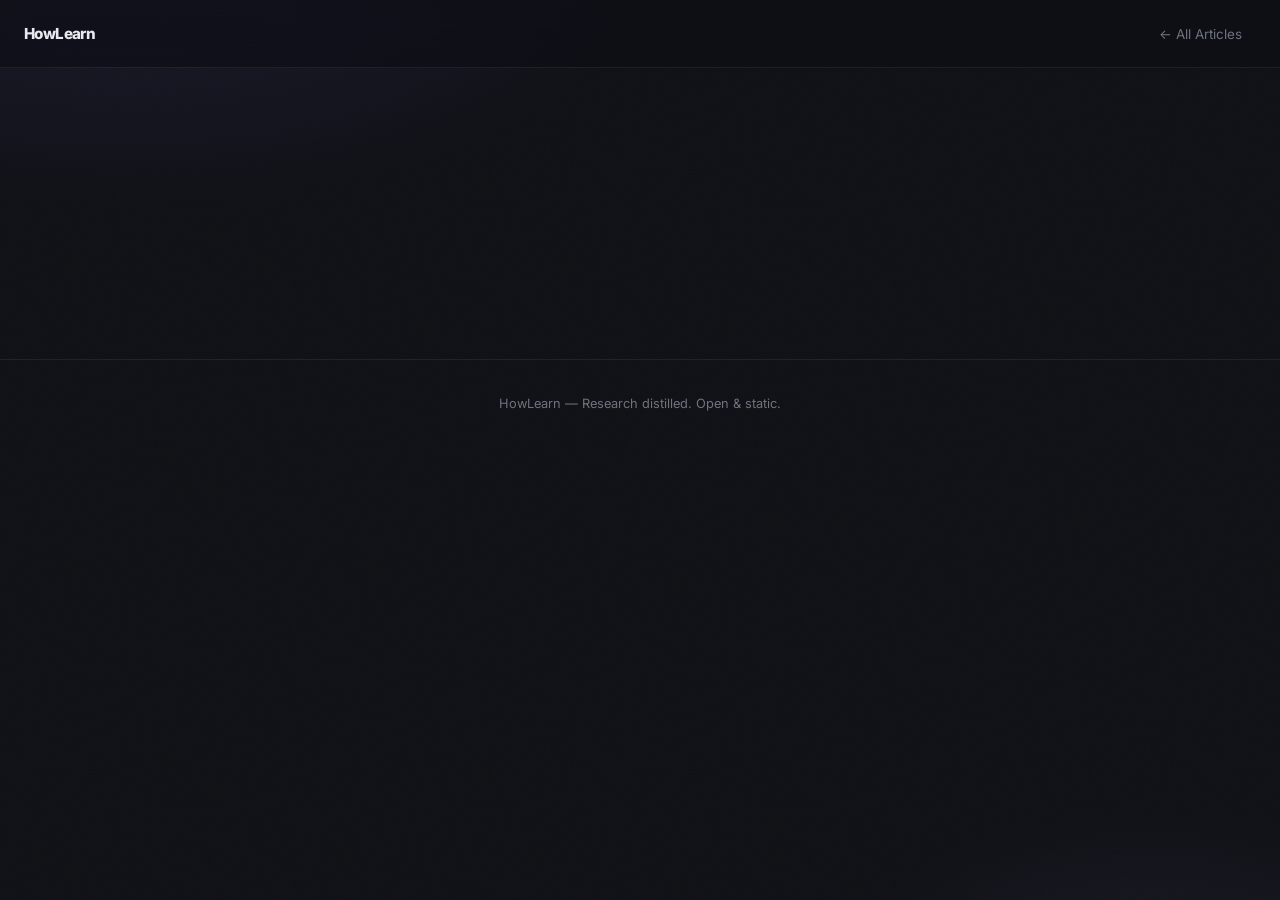
==== post.html @ 99aaf13b "Adding md capabilities" ====
<!DOCTYPE html>
<html lang="en">
<head>
  <meta charset="UTF-8" />
  <meta name="viewport" content="width=device-width, initial-scale=1.0" />
  <!-- Titles/meta injected by post.js -->
  <title>HowLearn</title>
  <meta name="description" content="" id="meta-desc" />
  <link rel="preconnect" href="https://fonts.googleapis.com" />
  <link rel="preconnect" href="https://fonts.gstatic.com" crossorigin />
  <link href="https://fonts.googleapis.com/css2?family=Inter:wght@400;500;600;700;800&family=Source+Serif+4:ital,wght@0,400;0,500;0,600;1,400;1,500&display=swap" rel="stylesheet" />
  <link rel="stylesheet" href="styles.css" />
</head>
<body>
  <div id="progress-bar"></div>

  <header class="site-header">
    <div class="site-header__inner">
      <a class="brand" href="index.html">HowLearn</a>
      <nav class="top-nav">
        <a href="index.html">← All Articles</a>
      </nav>
    </div>
  </header>

  <main class="page-shell">
    <a class="back-link reveal" href="index.html">
      <svg width="14" height="14" viewBox="0 0 14 14" fill="none" stroke="currentColor" stroke-width="2" stroke-linecap="round" stroke-linejoin="round">
        <path d="M9 11L5 7l4-4"/>
      </svg>
      All Articles
    </a>

    <!-- Hero injected by post.js -->
    <div id="post-hero"></div>

    <div class="post-layout">
      <!-- Article body (left column) -->
      <div id="article-body" class="article-body reveal">
        <div class="loading-state">
          <div class="spinner"></div>
          <span>Loading article…</span>
        </div>
      </div>

      <!-- Sidebar (right column) -->
      <aside class="sidebar" id="sidebar">
        <div class="sidebar-panel" id="toc-panel" style="display:none">
          <p class="panel-label">On this page</p>
          <nav class="toc" id="toc"></nav>
        </div>
        <div class="sidebar-panel" id="highlights-panel" style="display:none">
          <p class="panel-label">Highlights</p>
          <div class="highlights-list" id="highlights-list"></div>
        </div>
      </aside>
    </div>
  </main>

  <footer class="site-footer">
    <span>HowLearn — Research distilled. Open & static.</span>
  </footer>

  <script src="post.js"></script>
</body>
</html>
---- styles.css ----
/* ─────────────────────────────────────────────────────────────
   DESIGN TOKENS
───────────────────────────────────────────────────────────── */
:root {
  --bg:             #0e0f14;
  --bg-raised:      #13141b;
  --bg-card:        rgba(255,255,255,0.045);
  --bg-card-hover:  rgba(255,255,255,0.072);
  --surface:        rgba(255,255,255,0.06);
  --surface-strong: rgba(255,255,255,0.09);

  --text:           #e8e9ef;
  --text-muted:     #6e737f;
  --text-subtle:    #9197a3;

  --accent:         #7c6aff;       /* indigo-violet */
  --accent-b:       #a78bfa;       /* lighter violet */
  --accent-glow:    rgba(124, 106, 255, 0.22);
  --accent-soft:    rgba(124, 106, 255, 0.10);
  --accent-softer:  rgba(124, 106, 255, 0.05);

  --key-color:      #f0c060;       /* warm amber – "key line" highlight */
  --key-soft:       rgba(240, 192, 96, 0.08);
  --key-border:     rgba(240, 192, 96, 0.22);

  --quote-color:    #7c6aff;
  --quote-soft:     rgba(124,106,255,0.07);
  --quote-border:   rgba(124,106,255,0.18);

  --border:         rgba(255,255,255,0.07);
  --border-strong:  rgba(255,255,255,0.12);

  --shadow-sm:   0 2px 8px  rgba(0,0,0,0.35);
  --shadow-md:   0 8px 32px rgba(0,0,0,0.45);
  --shadow-lg:   0 20px 60px rgba(0,0,0,0.55);

  --radius-sm:  10px;
  --radius-md:  16px;
  --radius-lg:  24px;
  --radius-xl:  32px;

  --font-sans:  "Inter", system-ui, sans-serif;
  --font-serif: "Source Serif 4", Georgia, serif;

  --content-w: 720px;
  --side-w:    300px;

  --ease-out:   cubic-bezier(0.22, 1, 0.36, 1);
  --ease-spring:cubic-bezier(0.34, 1.56, 0.64, 1);
}

/* ─────────────────────────────────────────────────────────────
   RESET + BASE
───────────────────────────────────────────────────────────── */
*, *::before, *::after { box-sizing: border-box; margin: 0; padding: 0; }

html { scroll-behavior: smooth; }

body {
  background: var(--bg);
  color: var(--text);
  font-family: var(--font-serif);
  line-height: 1.8;
  -webkit-font-smoothing: antialiased;
  text-rendering: optimizeLegibility;
  min-height: 100vh;
  /* subtle grain texture via svg */
  background-image:
    url("data:image/svg+xml,%3Csvg xmlns='http://www.w3.org/2000/svg' width='300' height='300'%3E%3Cfilter id='n'%3E%3CfeTurbulence type='fractalNoise' baseFrequency='0.75' numOctaves='4' stitchTiles='stitch'/%3E%3C/filter%3E%3Crect width='300' height='300' filter='url(%23n)' opacity='0.028'/%3E%3C/svg%3E"),
    radial-gradient(ellipse 80% 60% at 10% -10%, rgba(124,106,255,0.12) 0%, transparent 55%),
    radial-gradient(ellipse 50% 40% at 90% 110%, rgba(167,139,250,0.08) 0%, transparent 50%);
  background-attachment: fixed;
}

::selection { background: rgba(124,106,255,0.28); color: #fff; }

a { color: inherit; text-decoration: none; }

/* ─────────────────────────────────────────────────────────────
   READING PROGRESS BAR
───────────────────────────────────────────────────────────── */
#progress-bar {
  position: fixed;
  top: 0; left: 0;
  height: 2px;
  width: 0%;
  background: linear-gradient(90deg, var(--accent), var(--accent-b), #e879f9);
  z-index: 9999;
  transition: width 80ms linear;
  box-shadow: 0 0 12px var(--accent-glow);
}

/* ─────────────────────────────────────────────────────────────
   SITE HEADER
───────────────────────────────────────────────────────────── */
.site-header {
  position: sticky;
  top: 0;
  z-index: 900;
  backdrop-filter: blur(20px) saturate(1.6);
  -webkit-backdrop-filter: blur(20px) saturate(1.6);
  background: rgba(14,15,20,0.75);
  border-bottom: 1px solid var(--border);
}

.site-header__inner {
  max-width: 1280px;
  margin: 0 auto;
  padding: 0.9rem 1.5rem;
  display: flex;
  align-items: center;
  justify-content: space-between;
}

.brand {
  font-family: var(--font-sans);
  font-weight: 800;
  font-size: 0.95rem;
  letter-spacing: -0.04em;
  color: var(--text);
  transition: color 200ms;
}

.brand:hover { color: var(--accent-b); }

.top-nav {
  display: flex;
  align-items: center;
  gap: 0.25rem;
}

.top-nav a {
  font-family: var(--font-sans);
  font-size: 0.84rem;
  color: var(--text-muted);
  padding: 0.45rem 0.85rem;
  border-radius: 999px;
  transition: color 200ms, background 200ms;
}

.top-nav a:hover {
  color: var(--text);
  background: var(--surface);
}

/* ─────────────────────────────────────────────────────────────
   PAGE SHELL
───────────────────────────────────────────────────────────── */
.page-shell {
  max-width: 1280px;
  margin: 0 auto;
  padding: 0 1.5rem 6rem;
}

/* ─────────────────────────────────────────────────────────────
   INDEX PAGE HERO
───────────────────────────────────────────────────────────── */
.index-hero {
  padding: 5rem 0 3.5rem;
  max-width: 640px;
}

.eyebrow {
  display: inline-flex;
  align-items: center;
  gap: 0.45rem;
  font-family: var(--font-sans);
  font-size: 0.72rem;
  font-weight: 700;
  letter-spacing: 0.14em;
  text-transform: uppercase;
  color: var(--accent);
  margin-bottom: 1.1rem;
}

.eyebrow::before {
  content: "";
  display: block;
  width: 18px;
  height: 2px;
  background: var(--accent);
  border-radius: 2px;
}

.index-hero h1 {
  font-family: var(--font-sans);
  font-size: clamp(2.6rem, 6vw, 4.2rem);
  font-weight: 800;
  line-height: 1;
  letter-spacing: -0.055em;
  color: var(--text);
  margin-bottom: 1.1rem;
}

.index-hero h1 em {
  font-style: normal;
  background: linear-gradient(135deg, var(--accent), var(--accent-b));
  -webkit-background-clip: text;
  background-clip: text;
  -webkit-text-fill-color: transparent;
}

.index-hero p {
  font-size: 1.12rem;
  color: var(--text-subtle);
  max-width: 500px;
  line-height: 1.7;
}

/* ─────────────────────────────────────────────────────────────
   ARTICLE CARD GRID
───────────────────────────────────────────────────────────── */
.articles-section {
  margin-top: 1rem;
}

.articles-label {
  font-family: var(--font-sans);
  font-size: 0.78rem;
  font-weight: 700;
  letter-spacing: 0.12em;
  text-transform: uppercase;
  color: var(--text-muted);
  margin-bottom: 1.5rem;
  padding-bottom: 0.75rem;
  border-bottom: 1px solid var(--border);
}

.articles-grid {
  display: grid;
  grid-template-columns: repeat(auto-fill, minmax(320px, 1fr));
  gap: 1.25rem;
}

.article-card {
  background: var(--bg-card);
  border: 1px solid var(--border);
  border-radius: var(--radius-lg);
  padding: 1.75rem;
  cursor: pointer;
  transition: background 250ms var(--ease-out),
              border-color 250ms var(--ease-out),
              transform 300ms var(--ease-spring),
              box-shadow 300ms var(--ease-out);
  text-decoration: none;
  display: block;
  position: relative;
  overflow: hidden;
}

.article-card::before {
  content: "";
  position: absolute;
  inset: 0;
  background: radial-gradient(circle at var(--mx,50%) var(--my,50%), var(--accent-soft), transparent 65%);
  opacity: 0;
  transition: opacity 400ms ease;
  pointer-events: none;
}

.article-card:hover {
  background: var(--bg-card-hover);
  border-color: var(--border-strong);
  transform: translateY(-4px);
  box-shadow: var(--shadow-lg), 0 0 0 1px var(--border-strong);
}

.article-card:hover::before { opacity: 1; }

.card-num {
  font-family: var(--font-sans);
  font-size: 0.72rem;
  font-weight: 700;
  letter-spacing: 0.1em;
  text-transform: uppercase;
  color: var(--accent);
  margin-bottom: 0.9rem;
}

.card-title {
  font-family: var(--font-sans);
  font-size: 1.3rem;
  font-weight: 700;
  letter-spacing: -0.035em;
  line-height: 1.2;
  color: var(--text);
  margin-bottom: 0.6rem;
}

.card-subtitle {
  font-size: 0.98rem;
  color: var(--text-subtle);
  line-height: 1.6;
  margin-bottom: 1.25rem;
}

.card-tags {
  display: flex;
  flex-wrap: wrap;
  gap: 0.45rem;
  margin-bottom: 1.4rem;
}

.card-tag {
  font-family: var(--font-sans);
  font-size: 0.72rem;
  font-weight: 600;
  letter-spacing: 0.04em;
  padding: 0.3rem 0.65rem;
  border-radius: 999px;
  background: var(--accent-softer);
  border: 1px solid rgba(124,106,255,0.15);
  color: var(--accent-b);
}

.card-footer {
  display: flex;
  align-items: center;
  justify-content: space-between;
  font-family: var(--font-sans);
  font-size: 0.78rem;
  color: var(--text-muted);
}

.card-read-link {
  display: inline-flex;
  align-items: center;
  gap: 0.35rem;
  color: var(--accent-b);
  font-weight: 600;
  transition: gap 200ms var(--ease-spring);
}

.article-card:hover .card-read-link { gap: 0.55rem; }

.card-read-link svg { transition: transform 200ms var(--ease-spring); }
.article-card:hover .card-read-link svg { transform: translateX(3px); }

/* ─────────────────────────────────────────────────────────────
   POST PAGE — HERO
───────────────────────────────────────────────────────────── */
.post-hero {
  padding: 4rem 0 3rem;
  max-width: 800px;
}

.post-hero .eyebrow { margin-bottom: 1.4rem; }

.post-hero h1 {
  font-family: var(--font-sans);
  font-size: clamp(2.2rem, 5.5vw, 3.8rem);
  font-weight: 800;
  line-height: 1.05;
  letter-spacing: -0.05em;
  margin-bottom: 1rem;
}

.post-subtitle {
  font-size: 1.18rem;
  color: var(--text-subtle);
  max-width: 560px;
  line-height: 1.68;
  margin-bottom: 1.8rem;
}

.post-meta {
  display: flex;
  flex-wrap: wrap;
  align-items: center;
  gap: 1.25rem;
  font-family: var(--font-sans);
  font-size: 0.82rem;
  color: var(--text-muted);
}

.post-meta-sep { opacity: 0.35; }

.tag-pill {
  font-family: var(--font-sans);
  font-size: 0.72rem;
  font-weight: 600;
  padding: 0.3rem 0.7rem;
  border-radius: 999px;
  background: var(--accent-softer);
  border: 1px solid var(--accent-soft);
  color: var(--accent-b);
}

/* ─────────────────────────────────────────────────────────────
   POST LAYOUT
───────────────────────────────────────────────────────────── */
.post-layout {
  display: grid;
  grid-template-columns: minmax(0, var(--content-w)) minmax(240px, var(--side-w));
  gap: 2.5rem;
  align-items: start;
}

/* ─────────────────────────────────────────────────────────────
   SIDEBAR
───────────────────────────────────────────────────────────── */
.sidebar {
  position: sticky;
  top: 80px;
  display: grid;
  gap: 1rem;
}

.sidebar-panel {
  background: var(--bg-card);
  border: 1px solid var(--border);
  border-radius: var(--radius-lg);
  padding: 1.25rem;
  overflow: hidden;
}

.panel-label {
  font-family: var(--font-sans);
  font-size: 0.72rem;
  font-weight: 700;
  letter-spacing: 0.12em;
  text-transform: uppercase;
  color: var(--text-muted);
  margin-bottom: 0.85rem;
}

/* TOC */
.toc { display: grid; gap: 0.1rem; }

.toc a {
  font-family: var(--font-sans);
  font-size: 0.83rem;
  color: var(--text-muted);
  padding: 0.5rem 0.75rem;
  border-radius: var(--radius-sm);
  line-height: 1.4;
  transition: color 180ms, background 180ms;
  display: block;
}

.toc a:hover { color: var(--text); background: var(--surface); }


.toc a.active {
  color: var(--accent-b);
  background: var(--accent-softer);
  font-weight: 600;
}

/* ─────────────────────────────────────────────────────────────
   HIGHLIGHTS PANEL
───────────────────────────────────────────────────────────── */
.highlights-list {
  display: grid;
  gap: 0.75rem;
}

.hl-card {
  position: relative;
  padding: 0.85rem 0.9rem 0.85rem 1.15rem;
  border-radius: var(--radius-md);
  overflow: hidden;
  cursor: default;
  transition: transform 250ms var(--ease-spring), box-shadow 250ms var(--ease-out);
}

.hl-card--key {
  background: var(--key-soft);
  border: 1px solid var(--key-border);
}

.hl-card--quote {
  background: var(--quote-soft);
  border: 1px solid var(--quote-border);
}

.hl-card::before {
  content: "";
  position: absolute;
  inset: 0 auto 0 0;
  width: 3px;
  border-radius: 2px;
}

.hl-card--key::before  { background: var(--key-color); }
.hl-card--quote::before { background: linear-gradient(180deg, var(--accent), var(--accent-b)); }

.hl-card:hover {
  transform: translateY(-2px);
  box-shadow: var(--shadow-sm);
}

.hl-icon {
  font-size: 0.9rem;
  display: block;
  margin-bottom: 0.25rem;
  opacity: 0.7;
}

.hl-text {
  font-size: 0.84rem;
  line-height: 1.55;
  color: var(--text);
}

/* ─────────────────────────────────────────────────────────────
   ARTICLE BODY
───────────────────────────────────────────────────────────── */
.article-body {
  background: var(--bg-card);
  border: 1px solid var(--border);
  border-radius: var(--radius-xl);
  padding: clamp(1.5rem, 3vw, 2.75rem);
  min-width: 0;
}

/* headings */
.article-body h2 {
  font-family: var(--font-sans);
  font-size: clamp(1.5rem, 3.5vw, 2.1rem);
  font-weight: 700;
  letter-spacing: -0.04em;
  line-height: 1.15;
  color: var(--text);
  margin: 2.75rem 0 0.9rem;
  padding-top: 2rem;
  border-top: 1px solid var(--border);
}

.article-body h2:first-child { margin-top: 0; padding-top: 0; border-top: none; }

.article-body h3 {
  font-family: var(--font-sans);
  font-size: 1.1rem;
  font-weight: 700;
  letter-spacing: -0.03em;
  color: var(--text);
  margin: 2rem 0 0.65rem;
}

.article-body h4 {
  font-family: var(--font-sans);
  font-size: 0.95rem;
  font-weight: 700;
  letter-spacing: -0.02em;
  color: var(--text-subtle);
  margin: 1.5rem 0 0.5rem;
}

/* paragraphs */
.article-body p {
  font-size: 1.1rem;
  line-height: 1.82;
  color: var(--text);
  margin-bottom: 1.25rem;
}

.article-body strong { font-weight: 700; color: var(--text); }
.article-body em     { font-style: italic; }

/* lists */
.article-body ul, .article-body ol {
  padding-left: 1.4rem;
  margin-bottom: 1.25rem;
  display: grid;
  gap: 0.45rem;
}

.article-body li { font-size: 1.08rem; line-height: 1.72; }

.article-body hr {
  border: none;
  border-top: 1px solid var(--border);
  margin: 2.5rem 0;
}

/* ─────────────────────────────────────────────────────────────
   CALLOUTS — parsed from MD
───────────────────────────────────────────────────────────── */

/* [!key] — amber glow */
.callout-key {
  position: relative;
  margin: 1.75rem 0;
  padding: 1.1rem 1.15rem 1.1rem 1.45rem;
  background: var(--key-soft);
  border: 1px solid var(--key-border);
  border-radius: var(--radius-md);
  overflow: hidden;
  font-size: 1.08rem;
  font-weight: 600;
  line-height: 1.62;
  color: var(--text);
}

.callout-key::before {
  content: "";
  position: absolute;
  inset: 0 auto 0 0;
  width: 4px;
  background: var(--key-color);
  border-radius: 2px;
}

.callout-key .callout-icon { color: var(--key-color); }

/* [!quote] — indigo */
.callout-quote {
  position: relative;
  margin: 1.75rem 0;
  padding: 1.2rem 1.2rem 1.2rem 1.55rem;
  background: var(--quote-soft);
  border: 1px solid var(--quote-border);
  border-radius: var(--radius-md);
  overflow: hidden;
  font-size: 1.12rem;
  font-style: italic;
  line-height: 1.7;
  color: var(--text);
}

.callout-quote::before {
  content: "";
  position: absolute;
  inset: 0 auto 0 0;
  width: 4px;
  background: linear-gradient(180deg, var(--accent), var(--accent-b));
  border-radius: 2px;
}

.callout-icon {
  display: inline-block;
  margin-right: 0.4rem;
  font-style: normal;
  font-size: 0.9em;
  opacity: 0.75;
}

/* ─────────────────────────────────────────────────────────────
   REVEAL ANIMATIONS
───────────────────────────────────────────────────────────── */
.reveal {
  opacity: 0;
  transform: translateY(22px);
  transition: opacity 700ms var(--ease-out), transform 700ms var(--ease-out);
}

.reveal.visible {
  opacity: 1;
  transform: translateY(0);
}

.reveal-stagger > * {
  opacity: 0;
  transform: translateY(16px);
  transition: opacity 600ms var(--ease-out), transform 600ms var(--ease-out);
}

.reveal-stagger.visible > *:nth-child(1) { opacity:1; transform:translateY(0); transition-delay:0ms; }
.reveal-stagger.visible > *:nth-child(2) { opacity:1; transform:translateY(0); transition-delay:80ms; }
.reveal-stagger.visible > *:nth-child(3) { opacity:1; transform:translateY(0); transition-delay:160ms; }
.reveal-stagger.visible > *:nth-child(4) { opacity:1; transform:translateY(0); transition-delay:240ms; }
.reveal-stagger.visible > *:nth-child(5) { opacity:1; transform:translateY(0); transition-delay:320ms; }

/* ─────────────────────────────────────────────────────────────
   BACK LINK
───────────────────────────────────────────────────────────── */
.back-link {
  display: inline-flex;
  align-items: center;
  gap: 0.4rem;
  font-family: var(--font-sans);
  font-size: 0.83rem;
  font-weight: 600;
  color: var(--text-muted);
  margin-top: 1.5rem;
  padding: 0.5rem 0.75rem;
  border-radius: 999px;
  transition: color 200ms, background 200ms;
}

.back-link:hover { color: var(--text); background: var(--surface); }

/* ─────────────────────────────────────────────────────────────
   FOOTER
───────────────────────────────────────────────────────────── */
.site-footer {
  border-top: 1px solid var(--border);
  padding: 2rem 1.5rem;
  text-align: center;
  font-family: var(--font-sans);
  font-size: 0.8rem;
  color: var(--text-muted);
}

/* ─────────────────────────────────────────────────────────────
   LOADING SPINNER
───────────────────────────────────────────────────────────── */
.loading-state {
  display: flex;
  flex-direction: column;
  align-items: center;
  justify-content: center;
  gap: 1rem;
  padding: 4rem;
  color: var(--text-muted);
  font-family: var(--font-sans);
  font-size: 0.9rem;
}

.spinner {
  width: 28px;
  height: 28px;
  border: 2px solid var(--border-strong);
  border-top-color: var(--accent);
  border-radius: 50%;
  animation: spin 700ms linear infinite;
}

@keyframes spin { to { transform: rotate(360deg); } }

/* ─────────────────────────────────────────────────────────────
   RESPONSIVE
───────────────────────────────────────────────────────────── */
@media (max-width: 1100px) {
  .post-layout {
    grid-template-columns: 1fr;
  }
  .sidebar {
    position: static;
    display: grid;
    grid-template-columns: 1fr 1fr;
    gap: 1rem;
  }
}

@media (max-width: 720px) {
  .page-shell       { padding-inline: 1rem; }
  .site-header__inner { padding-inline: 1rem; }
  .top-nav          { display: none; }
  .index-hero       { padding-top: 3rem; }
  .post-hero        { padding-top: 2.5rem; }
  .articles-grid    { grid-template-columns: 1fr; }
  .article-body p   { font-size: 1.05rem; }
  .sidebar { grid-template-columns: 1fr; }
}

@media (max-width: 480px) {
  .article-body { border-radius: var(--radius-lg); padding: 1.25rem; }
}
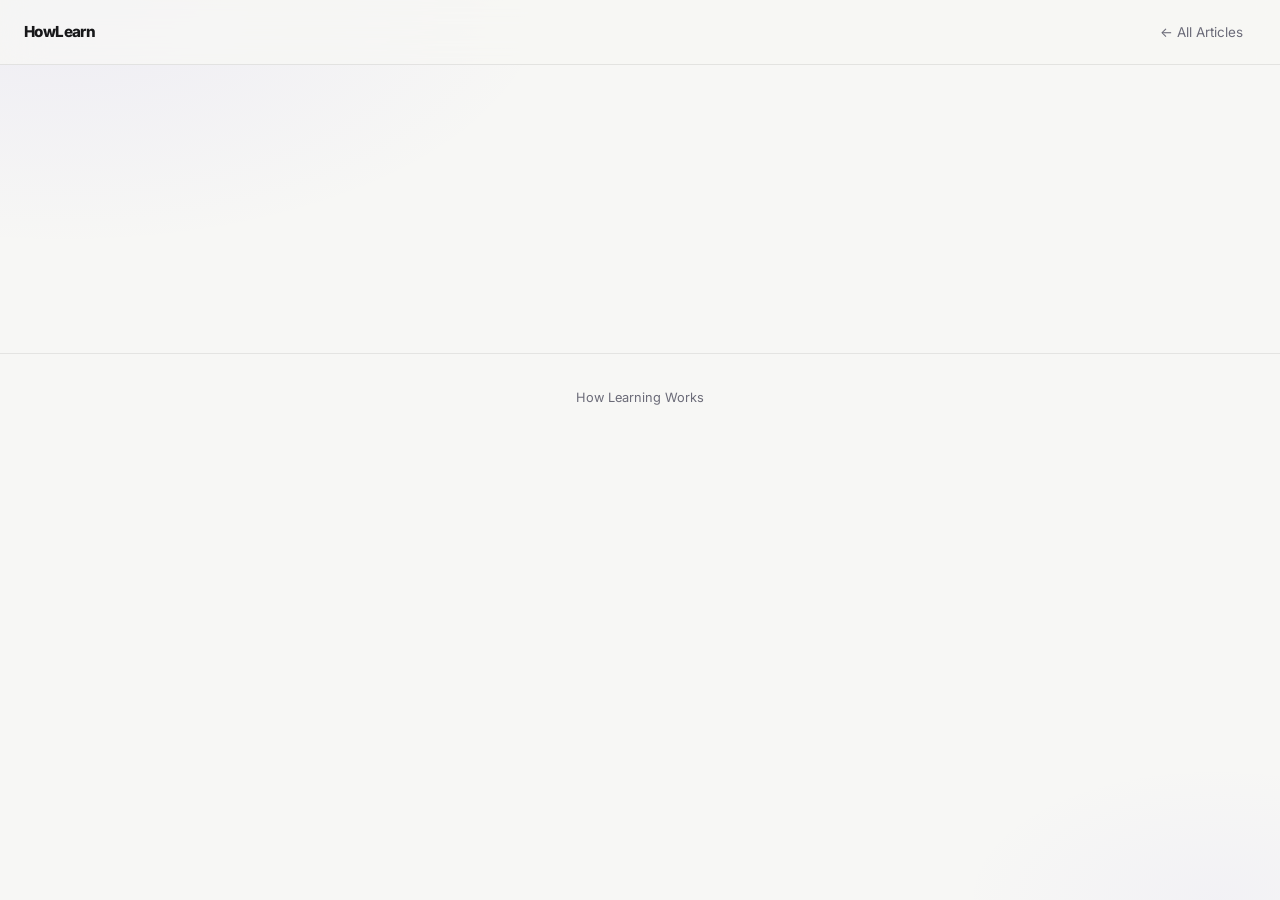
==== commit 1fab743c: "typos" ====
--- a/post.html
+++ b/post.html
@@ -1,5 +1,6 @@
 <!DOCTYPE html>
 <html lang="en">
+
 <head>
   <meta charset="UTF-8" />
   <meta name="viewport" content="width=device-width, initial-scale=1.0" />
@@ -8,9 +9,12 @@
   <meta name="description" content="" id="meta-desc" />
   <link rel="preconnect" href="https://fonts.googleapis.com" />
   <link rel="preconnect" href="https://fonts.gstatic.com" crossorigin />
-  <link href="https://fonts.googleapis.com/css2?family=Inter:wght@400;500;600;700;800&family=Source+Serif+4:ital,wght@0,400;0,500;0,600;1,400;1,500&display=swap" rel="stylesheet" />
+  <link
+    href="https://fonts.googleapis.com/css2?family=Inter:wght@400;500;600;700;800&family=Source+Serif+4:ital,wght@0,400;0,500;0,600;1,400;1,500&display=swap"
+    rel="stylesheet" />
   <link rel="stylesheet" href="styles.css" />
 </head>
+
 <body>
   <div id="progress-bar"></div>
 
@@ -25,8 +29,9 @@
 
   <main class="page-shell">
     <a class="back-link reveal" href="index.html">
-      <svg width="14" height="14" viewBox="0 0 14 14" fill="none" stroke="currentColor" stroke-width="2" stroke-linecap="round" stroke-linejoin="round">
-        <path d="M9 11L5 7l4-4"/>
+      <svg width="14" height="14" viewBox="0 0 14 14" fill="none" stroke="currentColor" stroke-width="2"
+        stroke-linecap="round" stroke-linejoin="round">
+        <path d="M9 11L5 7l4-4" />
       </svg>
       All Articles
     </a>
@@ -58,9 +63,10 @@
   </main>
 
   <footer class="site-footer">
-    <span>HowLearn — Research distilled. Open & static.</span>
+    <span>How Learning Works</span>
   </footer>
 
   <script src="post.js"></script>
 </body>
-</html>
+
+</html>
--- a/styles.css
+++ b/styles.css
@@ -1,43 +1,43 @@
 /* ─────────────────────────────────────────────────────────────
-   DESIGN TOKENS
+   DESIGN TOKENS — Light Mode
 ───────────────────────────────────────────────────────────── */
 :root {
-  --bg:             #0e0f14;
-  --bg-raised:      #13141b;
-  --bg-card:        rgba(255,255,255,0.045);
-  --bg-card-hover:  rgba(255,255,255,0.072);
-  --surface:        rgba(255,255,255,0.06);
-  --surface-strong: rgba(255,255,255,0.09);
-
-  --text:           #e8e9ef;
-  --text-muted:     #6e737f;
-  --text-subtle:    #9197a3;
-
-  --accent:         #7c6aff;       /* indigo-violet */
-  --accent-b:       #a78bfa;       /* lighter violet */
-  --accent-glow:    rgba(124, 106, 255, 0.22);
-  --accent-soft:    rgba(124, 106, 255, 0.10);
-  --accent-softer:  rgba(124, 106, 255, 0.05);
-
-  --key-color:      #f0c060;       /* warm amber – "key line" highlight */
-  --key-soft:       rgba(240, 192, 96, 0.08);
-  --key-border:     rgba(240, 192, 96, 0.22);
-
-  --quote-color:    #7c6aff;
-  --quote-soft:     rgba(124,106,255,0.07);
-  --quote-border:   rgba(124,106,255,0.18);
-
-  --border:         rgba(255,255,255,0.07);
-  --border-strong:  rgba(255,255,255,0.12);
-
-  --shadow-sm:   0 2px 8px  rgba(0,0,0,0.35);
-  --shadow-md:   0 8px 32px rgba(0,0,0,0.45);
-  --shadow-lg:   0 20px 60px rgba(0,0,0,0.55);
+  --bg:             #f7f7f5;
+  --bg-raised:      #ffffff;
+  --bg-card:        #ffffff;
+  --bg-card-hover:  #fafaf9;
+
+  --text:           #18181a;
+  --text-muted:     #6b6b78;
+  --text-subtle:    #8e8e9a;
+
+  --accent:         #5b47e0;       /* indigo-violet */
+  --accent-b:       #7c6aff;       /* lighter violet */
+  --accent-glow:    rgba(91, 71, 224, 0.18);
+  --accent-soft:    rgba(91, 71, 224, 0.09);
+  --accent-softer:  rgba(91, 71, 224, 0.05);
+
+  --key-color:      #c47b00;       /* warm amber */
+  --key-soft:       rgba(196, 123, 0, 0.07);
+  --key-border:     rgba(196, 123, 0, 0.20);
+
+  --quote-color:    #5b47e0;
+  --quote-soft:     rgba(91, 71, 224, 0.06);
+  --quote-border:   rgba(91, 71, 224, 0.16);
+
+  --border:         rgba(0,0,0,0.08);
+  --border-strong:  rgba(0,0,0,0.14);
+  --surface:        rgba(0,0,0,0.04);
+  --surface-strong: rgba(0,0,0,0.06);
+
+  --shadow-sm:   0 1px 4px  rgba(0,0,0,0.07), 0 2px 8px rgba(0,0,0,0.05);
+  --shadow-md:   0 4px 16px rgba(0,0,0,0.08), 0 8px 24px rgba(0,0,0,0.06);
+  --shadow-lg:   0 12px 40px rgba(0,0,0,0.10), 0 2px 8px rgba(0,0,0,0.06);
 
   --radius-sm:  10px;
   --radius-md:  16px;
-  --radius-lg:  24px;
-  --radius-xl:  32px;
+  --radius-lg:  22px;
+  --radius-xl:  30px;
 
   --font-sans:  "Inter", system-ui, sans-serif;
   --font-serif: "Source Serif 4", Georgia, serif;
@@ -45,8 +45,8 @@
   --content-w: 720px;
   --side-w:    300px;
 
-  --ease-out:   cubic-bezier(0.22, 1, 0.36, 1);
-  --ease-spring:cubic-bezier(0.34, 1.56, 0.64, 1);
+  --ease-out:    cubic-bezier(0.22, 1, 0.36, 1);
+  --ease-spring: cubic-bezier(0.34, 1.56, 0.64, 1);
 }
 
 /* ─────────────────────────────────────────────────────────────
@@ -64,15 +64,12 @@
   -webkit-font-smoothing: antialiased;
   text-rendering: optimizeLegibility;
   min-height: 100vh;
-  /* subtle grain texture via svg */
   background-image:
-    url("data:image/svg+xml,%3Csvg xmlns='http://www.w3.org/2000/svg' width='300' height='300'%3E%3Cfilter id='n'%3E%3CfeTurbulence type='fractalNoise' baseFrequency='0.75' numOctaves='4' stitchTiles='stitch'/%3E%3C/filter%3E%3Crect width='300' height='300' filter='url(%23n)' opacity='0.028'/%3E%3C/svg%3E"),
-    radial-gradient(ellipse 80% 60% at 10% -10%, rgba(124,106,255,0.12) 0%, transparent 55%),
-    radial-gradient(ellipse 50% 40% at 90% 110%, rgba(167,139,250,0.08) 0%, transparent 50%);
-  background-attachment: fixed;
-}
-
-::selection { background: rgba(124,106,255,0.28); color: #fff; }
+    radial-gradient(ellipse 70% 50% at 5% 0%, rgba(91,71,224,0.06) 0%, transparent 55%),
+    radial-gradient(ellipse 40% 30% at 95% 100%, rgba(124,106,255,0.04) 0%, transparent 50%);
+}
+
+::selection { background: rgba(91,71,224,0.15); color: var(--text); }
 
 a { color: inherit; text-decoration: none; }
 
@@ -84,10 +81,10 @@
   top: 0; left: 0;
   height: 2px;
   width: 0%;
-  background: linear-gradient(90deg, var(--accent), var(--accent-b), #e879f9);
+  background: linear-gradient(90deg, var(--accent), var(--accent-b), #a855f7);
   z-index: 9999;
   transition: width 80ms linear;
-  box-shadow: 0 0 12px var(--accent-glow);
+  box-shadow: 0 0 10px var(--accent-glow);
 }
 
 /* ─────────────────────────────────────────────────────────────
@@ -97,16 +94,16 @@
   position: sticky;
   top: 0;
   z-index: 900;
-  backdrop-filter: blur(20px) saturate(1.6);
-  -webkit-backdrop-filter: blur(20px) saturate(1.6);
-  background: rgba(14,15,20,0.75);
+  backdrop-filter: blur(20px) saturate(1.8);
+  -webkit-backdrop-filter: blur(20px) saturate(1.8);
+  background: rgba(247,247,245,0.82);
   border-bottom: 1px solid var(--border);
 }
 
 .site-header__inner {
   max-width: 1280px;
   margin: 0 auto;
-  padding: 0.9rem 1.5rem;
+  padding: 0.85rem 1.5rem;
   display: flex;
   align-items: center;
   justify-content: space-between;
@@ -121,19 +118,19 @@
   transition: color 200ms;
 }
 
-.brand:hover { color: var(--accent-b); }
+.brand:hover { color: var(--accent); }
 
 .top-nav {
   display: flex;
   align-items: center;
-  gap: 0.25rem;
+  gap: 0.2rem;
 }
 
 .top-nav a {
   font-family: var(--font-sans);
   font-size: 0.84rem;
   color: var(--text-muted);
-  padding: 0.45rem 0.85rem;
+  padding: 0.4rem 0.8rem;
   border-radius: 999px;
   transition: color 200ms, background 200ms;
 }
@@ -153,7 +150,7 @@
 }
 
 /* ─────────────────────────────────────────────────────────────
-   INDEX PAGE HERO
+   INDEX HERO
 ───────────────────────────────────────────────────────────── */
 .index-hero {
   padding: 5rem 0 3.5rem;
@@ -201,8 +198,8 @@
 }
 
 .index-hero p {
-  font-size: 1.12rem;
-  color: var(--text-subtle);
+  font-size: 1.1rem;
+  color: var(--text-muted);
   max-width: 500px;
   line-height: 1.7;
 }
@@ -210,9 +207,7 @@
 /* ─────────────────────────────────────────────────────────────
    ARTICLE CARD GRID
 ───────────────────────────────────────────────────────────── */
-.articles-section {
-  margin-top: 1rem;
-}
+.articles-section { margin-top: 1rem; }
 
 .articles-label {
   font-family: var(--font-sans);
@@ -229,7 +224,7 @@
 .articles-grid {
   display: grid;
   grid-template-columns: repeat(auto-fill, minmax(320px, 1fr));
-  gap: 1.25rem;
+  gap: 1.1rem;
 }
 
 .article-card {
@@ -246,6 +241,7 @@
   display: block;
   position: relative;
   overflow: hidden;
+  box-shadow: var(--shadow-sm);
 }
 
 .article-card::before {
@@ -262,7 +258,7 @@
   background: var(--bg-card-hover);
   border-color: var(--border-strong);
   transform: translateY(-4px);
-  box-shadow: var(--shadow-lg), 0 0 0 1px var(--border-strong);
+  box-shadow: var(--shadow-lg);
 }
 
 .article-card:hover::before { opacity: 1; }
@@ -279,7 +275,7 @@
 
 .card-title {
   font-family: var(--font-sans);
-  font-size: 1.3rem;
+  font-size: 1.28rem;
   font-weight: 700;
   letter-spacing: -0.035em;
   line-height: 1.2;
@@ -288,8 +284,8 @@
 }
 
 .card-subtitle {
-  font-size: 0.98rem;
-  color: var(--text-subtle);
+  font-size: 0.97rem;
+  color: var(--text-muted);
   line-height: 1.6;
   margin-bottom: 1.25rem;
 }
@@ -297,20 +293,20 @@
 .card-tags {
   display: flex;
   flex-wrap: wrap;
-  gap: 0.45rem;
+  gap: 0.4rem;
   margin-bottom: 1.4rem;
 }
 
 .card-tag {
   font-family: var(--font-sans);
-  font-size: 0.72rem;
+  font-size: 0.7rem;
   font-weight: 600;
-  letter-spacing: 0.04em;
-  padding: 0.3rem 0.65rem;
+  letter-spacing: 0.03em;
+  padding: 0.28rem 0.6rem;
   border-radius: 999px;
   background: var(--accent-softer);
-  border: 1px solid rgba(124,106,255,0.15);
-  color: var(--accent-b);
+  border: 1px solid rgba(91,71,224,0.12);
+  color: var(--accent);
 }
 
 .card-footer {
@@ -326,7 +322,7 @@
   display: inline-flex;
   align-items: center;
   gap: 0.35rem;
-  color: var(--accent-b);
+  color: var(--accent);
   font-weight: 600;
   transition: gap 200ms var(--ease-spring);
 }
@@ -337,10 +333,10 @@
 .article-card:hover .card-read-link svg { transform: translateX(3px); }
 
 /* ─────────────────────────────────────────────────────────────
-   POST PAGE — HERO
+   POST HERO
 ───────────────────────────────────────────────────────────── */
 .post-hero {
-  padding: 4rem 0 3rem;
+  padding: 4rem 0 2.5rem;
   max-width: 800px;
 }
 
@@ -348,7 +344,7 @@
 
 .post-hero h1 {
   font-family: var(--font-sans);
-  font-size: clamp(2.2rem, 5.5vw, 3.8rem);
+  font-size: clamp(2rem, 5.5vw, 3.6rem);
   font-weight: 800;
   line-height: 1.05;
   letter-spacing: -0.05em;
@@ -356,8 +352,8 @@
 }
 
 .post-subtitle {
-  font-size: 1.18rem;
-  color: var(--text-subtle);
+  font-size: 1.15rem;
+  color: var(--text-muted);
   max-width: 560px;
   line-height: 1.68;
   margin-bottom: 1.8rem;
@@ -367,7 +363,7 @@
   display: flex;
   flex-wrap: wrap;
   align-items: center;
-  gap: 1.25rem;
+  gap: 1rem;
   font-family: var(--font-sans);
   font-size: 0.82rem;
   color: var(--text-muted);
@@ -377,13 +373,13 @@
 
 .tag-pill {
   font-family: var(--font-sans);
-  font-size: 0.72rem;
+  font-size: 0.7rem;
   font-weight: 600;
-  padding: 0.3rem 0.7rem;
+  padding: 0.28rem 0.65rem;
   border-radius: 999px;
   background: var(--accent-softer);
-  border: 1px solid var(--accent-soft);
-  color: var(--accent-b);
+  border: 1px solid rgba(91,71,224,0.12);
+  color: var(--accent);
 }
 
 /* ─────────────────────────────────────────────────────────────
@@ -401,7 +397,7 @@
 ───────────────────────────────────────────────────────────── */
 .sidebar {
   position: sticky;
-  top: 80px;
+  top: 76px;
   display: grid;
   gap: 1rem;
 }
@@ -410,13 +406,14 @@
   background: var(--bg-card);
   border: 1px solid var(--border);
   border-radius: var(--radius-lg);
-  padding: 1.25rem;
+  padding: 1.2rem;
+  box-shadow: var(--shadow-sm);
   overflow: hidden;
 }
 
 .panel-label {
   font-family: var(--font-sans);
-  font-size: 0.72rem;
+  font-size: 0.7rem;
   font-weight: 700;
   letter-spacing: 0.12em;
   text-transform: uppercase;
@@ -425,13 +422,13 @@
 }
 
 /* TOC */
-.toc { display: grid; gap: 0.1rem; }
+.toc { display: grid; gap: 0.08rem; }
 
 .toc a {
   font-family: var(--font-sans);
-  font-size: 0.83rem;
-  color: var(--text-muted);
-  padding: 0.5rem 0.75rem;
+  font-size: 0.82rem;
+  color: var(--text-muted);
+  padding: 0.45rem 0.7rem;
   border-radius: var(--radius-sm);
   line-height: 1.4;
   transition: color 180ms, background 180ms;
@@ -440,9 +437,8 @@
 
 .toc a:hover { color: var(--text); background: var(--surface); }
 
-
 .toc a.active {
-  color: var(--accent-b);
+  color: var(--accent);
   background: var(--accent-softer);
   font-weight: 600;
 }
@@ -450,14 +446,11 @@
 /* ─────────────────────────────────────────────────────────────
    HIGHLIGHTS PANEL
 ───────────────────────────────────────────────────────────── */
-.highlights-list {
-  display: grid;
-  gap: 0.75rem;
-}
+.highlights-list { display: grid; gap: 0.65rem; }
 
 .hl-card {
   position: relative;
-  padding: 0.85rem 0.9rem 0.85rem 1.15rem;
+  padding: 0.8rem 0.85rem 0.8rem 1.1rem;
   border-radius: var(--radius-md);
   overflow: hidden;
   cursor: default;
@@ -482,23 +475,27 @@
   border-radius: 2px;
 }
 
-.hl-card--key::before  { background: var(--key-color); }
+.hl-card--key::before   { background: var(--key-color); }
 .hl-card--quote::before { background: linear-gradient(180deg, var(--accent), var(--accent-b)); }
 
-.hl-card:hover {
-  transform: translateY(-2px);
-  box-shadow: var(--shadow-sm);
-}
+.hl-card:hover { transform: translateY(-2px); box-shadow: var(--shadow-sm); }
 
 .hl-icon {
-  font-size: 0.9rem;
+  font-size: 0.72rem;
+  font-family: var(--font-sans);
+  font-weight: 700;
+  letter-spacing: 0.05em;
+  text-transform: uppercase;
   display: block;
-  margin-bottom: 0.25rem;
-  opacity: 0.7;
-}
+  margin-bottom: 0.3rem;
+  opacity: 0.6;
+}
+
+.hl-card--key   .hl-icon { color: var(--key-color); }
+.hl-card--quote .hl-icon { color: var(--accent); }
 
 .hl-text {
-  font-size: 0.84rem;
+  font-size: 0.83rem;
   line-height: 1.55;
   color: var(--text);
 }
@@ -512,15 +509,15 @@
   border-radius: var(--radius-xl);
   padding: clamp(1.5rem, 3vw, 2.75rem);
   min-width: 0;
-}
-
-/* headings */
+  box-shadow: var(--shadow-sm);
+}
+
 .article-body h2 {
   font-family: var(--font-sans);
-  font-size: clamp(1.5rem, 3.5vw, 2.1rem);
+  font-size: clamp(1.4rem, 3.5vw, 2rem);
   font-weight: 700;
   letter-spacing: -0.04em;
-  line-height: 1.15;
+  line-height: 1.18;
   color: var(--text);
   margin: 2.75rem 0 0.9rem;
   padding-top: 2rem;
@@ -531,42 +528,41 @@
 
 .article-body h3 {
   font-family: var(--font-sans);
-  font-size: 1.1rem;
-  font-weight: 700;
-  letter-spacing: -0.03em;
-  color: var(--text);
-  margin: 2rem 0 0.65rem;
+  font-size: 1.05rem;
+  font-weight: 700;
+  letter-spacing: -0.025em;
+  color: var(--text);
+  margin: 2rem 0 0.6rem;
 }
 
 .article-body h4 {
   font-family: var(--font-sans);
-  font-size: 0.95rem;
-  font-weight: 700;
-  letter-spacing: -0.02em;
-  color: var(--text-subtle);
+  font-size: 0.93rem;
+  font-weight: 700;
+  letter-spacing: -0.01em;
+  color: var(--text-muted);
   margin: 1.5rem 0 0.5rem;
 }
 
-/* paragraphs */
 .article-body p {
-  font-size: 1.1rem;
-  line-height: 1.82;
-  color: var(--text);
-  margin-bottom: 1.25rem;
+  font-size: 1.08rem;
+  line-height: 1.84;
+  color: #25252b;
+  margin-bottom: 1.2rem;
 }
 
 .article-body strong { font-weight: 700; color: var(--text); }
-.article-body em     { font-style: italic; }
-
-/* lists */
-.article-body ul, .article-body ol {
+.article-body em     { font-style: italic; color: var(--text); }
+
+.article-body ul,
+.article-body ol {
   padding-left: 1.4rem;
   margin-bottom: 1.25rem;
   display: grid;
-  gap: 0.45rem;
-}
-
-.article-body li { font-size: 1.08rem; line-height: 1.72; }
+  gap: 0.4rem;
+}
+
+.article-body li { font-size: 1.06rem; line-height: 1.75; }
 
 .article-body hr {
   border: none;
@@ -575,21 +571,19 @@
 }
 
 /* ─────────────────────────────────────────────────────────────
-   CALLOUTS — parsed from MD
-───────────────────────────────────────────────────────────── */
-
-/* [!key] — amber glow */
+   CALLOUTS
+───────────────────────────────────────────────────────────── */
 .callout-key {
   position: relative;
   margin: 1.75rem 0;
-  padding: 1.1rem 1.15rem 1.1rem 1.45rem;
+  padding: 1rem 1.1rem 1rem 1.4rem;
   background: var(--key-soft);
   border: 1px solid var(--key-border);
   border-radius: var(--radius-md);
   overflow: hidden;
-  font-size: 1.08rem;
+  font-size: 1.06rem;
   font-weight: 600;
-  line-height: 1.62;
+  line-height: 1.65;
   color: var(--text);
 }
 
@@ -602,20 +596,17 @@
   border-radius: 2px;
 }
 
-.callout-key .callout-icon { color: var(--key-color); }
-
-/* [!quote] — indigo */
 .callout-quote {
   position: relative;
   margin: 1.75rem 0;
-  padding: 1.2rem 1.2rem 1.2rem 1.55rem;
+  padding: 1.1rem 1.15rem 1.1rem 1.5rem;
   background: var(--quote-soft);
   border: 1px solid var(--quote-border);
   border-radius: var(--radius-md);
   overflow: hidden;
-  font-size: 1.12rem;
+  font-size: 1.1rem;
   font-style: italic;
-  line-height: 1.7;
+  line-height: 1.72;
   color: var(--text);
 }
 
@@ -630,10 +621,10 @@
 
 .callout-icon {
   display: inline-block;
-  margin-right: 0.4rem;
+  margin-right: 0.35rem;
   font-style: normal;
-  font-size: 0.9em;
-  opacity: 0.75;
+  font-size: 0.88em;
+  opacity: 0.55;
 }
 
 /* ─────────────────────────────────────────────────────────────
@@ -641,8 +632,8 @@
 ───────────────────────────────────────────────────────────── */
 .reveal {
   opacity: 0;
-  transform: translateY(22px);
-  transition: opacity 700ms var(--ease-out), transform 700ms var(--ease-out);
+  transform: translateY(20px);
+  transition: opacity 650ms var(--ease-out), transform 650ms var(--ease-out);
 }
 
 .reveal.visible {
@@ -652,8 +643,8 @@
 
 .reveal-stagger > * {
   opacity: 0;
-  transform: translateY(16px);
-  transition: opacity 600ms var(--ease-out), transform 600ms var(--ease-out);
+  transform: translateY(14px);
+  transition: opacity 550ms var(--ease-out), transform 550ms var(--ease-out);
 }
 
 .reveal-stagger.visible > *:nth-child(1) { opacity:1; transform:translateY(0); transition-delay:0ms; }
@@ -670,11 +661,11 @@
   align-items: center;
   gap: 0.4rem;
   font-family: var(--font-sans);
-  font-size: 0.83rem;
+  font-size: 0.82rem;
   font-weight: 600;
   color: var(--text-muted);
   margin-top: 1.5rem;
-  padding: 0.5rem 0.75rem;
+  padding: 0.45rem 0.75rem;
   border-radius: 999px;
   transition: color 200ms, background 200ms;
 }
@@ -709,8 +700,8 @@
 }
 
 .spinner {
-  width: 28px;
-  height: 28px;
+  width: 26px;
+  height: 26px;
   border: 2px solid var(--border-strong);
   border-top-color: var(--accent);
   border-radius: 50%;
@@ -723,26 +714,22 @@
    RESPONSIVE
 ───────────────────────────────────────────────────────────── */
 @media (max-width: 1100px) {
-  .post-layout {
-    grid-template-columns: 1fr;
-  }
+  .post-layout { grid-template-columns: 1fr; }
   .sidebar {
     position: static;
-    display: grid;
     grid-template-columns: 1fr 1fr;
-    gap: 1rem;
   }
 }
 
 @media (max-width: 720px) {
-  .page-shell       { padding-inline: 1rem; }
+  .page-shell        { padding-inline: 1rem; }
   .site-header__inner { padding-inline: 1rem; }
-  .top-nav          { display: none; }
-  .index-hero       { padding-top: 3rem; }
-  .post-hero        { padding-top: 2.5rem; }
-  .articles-grid    { grid-template-columns: 1fr; }
-  .article-body p   { font-size: 1.05rem; }
-  .sidebar { grid-template-columns: 1fr; }
+  .top-nav           { display: none; }
+  .index-hero        { padding-top: 3rem; }
+  .post-hero         { padding-top: 2.5rem; }
+  .articles-grid     { grid-template-columns: 1fr; }
+  .article-body p    { font-size: 1.03rem; }
+  .sidebar           { grid-template-columns: 1fr; }
 }
 
 @media (max-width: 480px) {
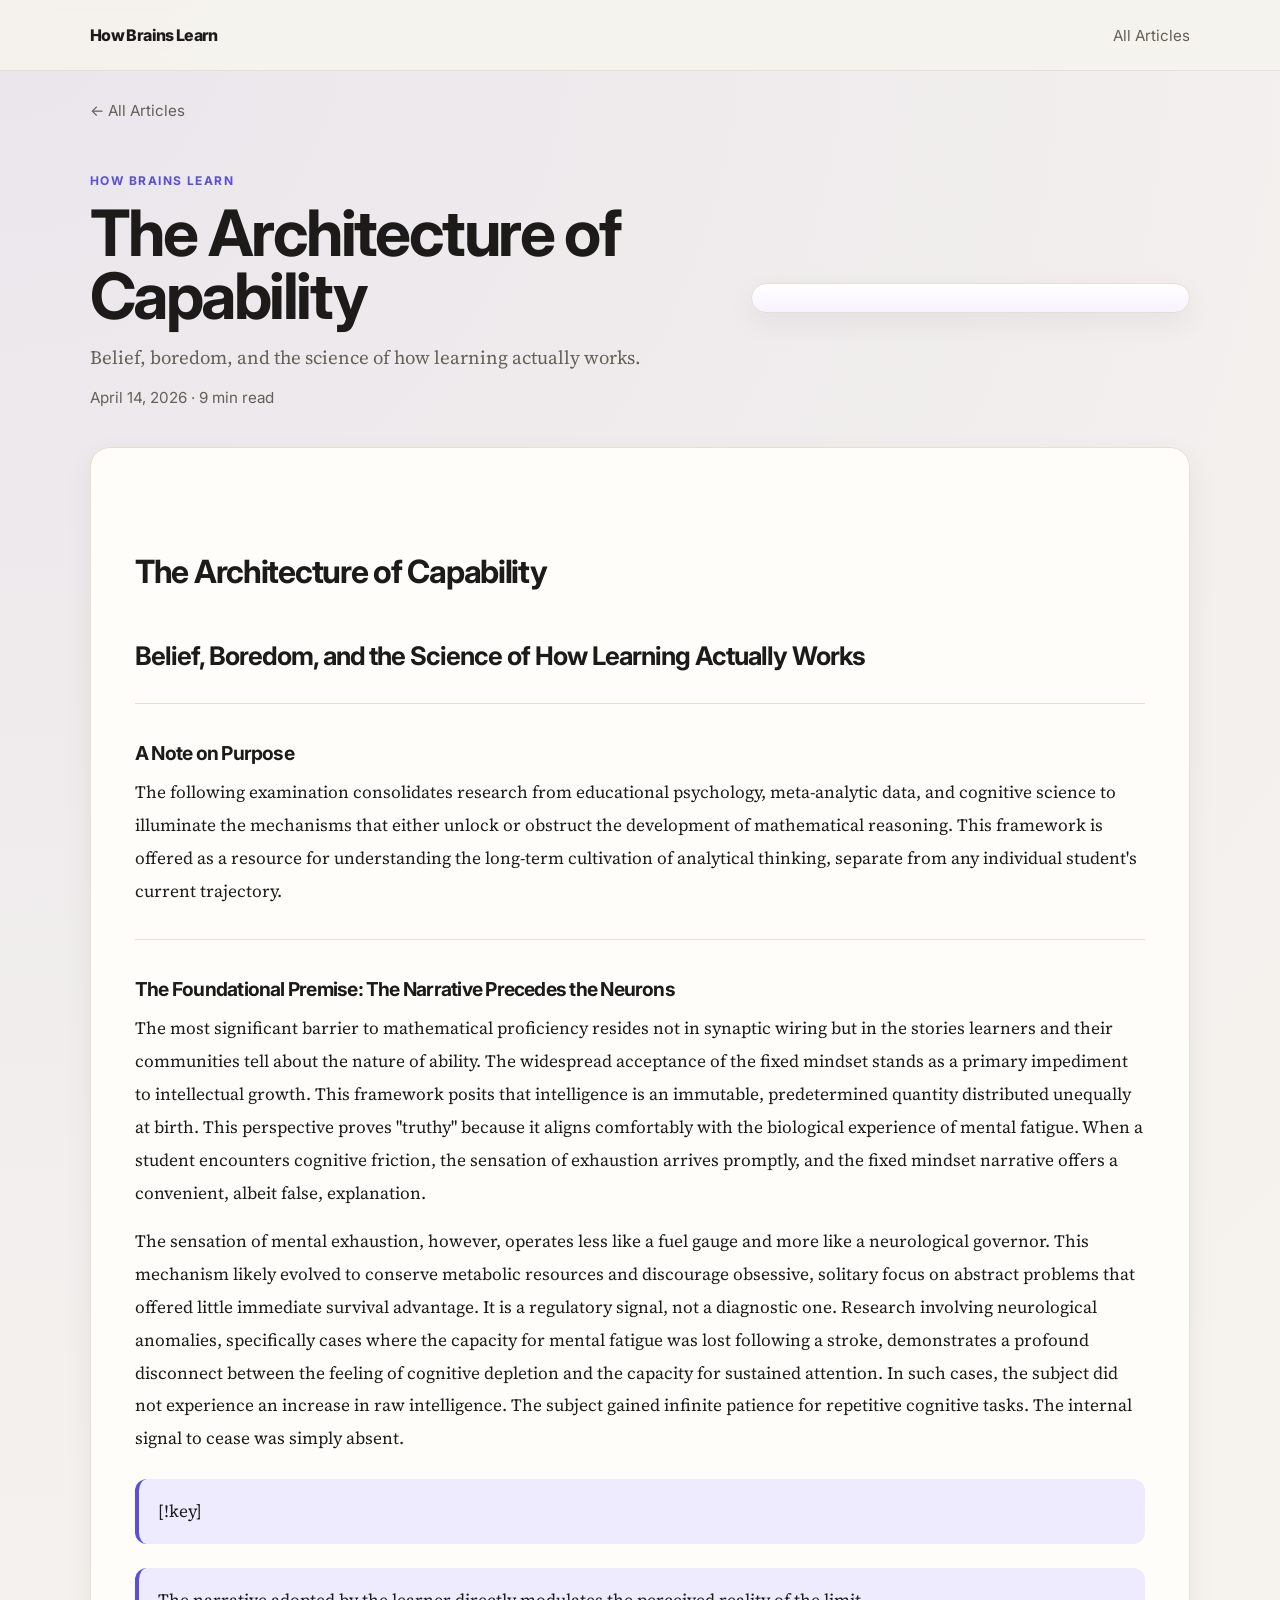
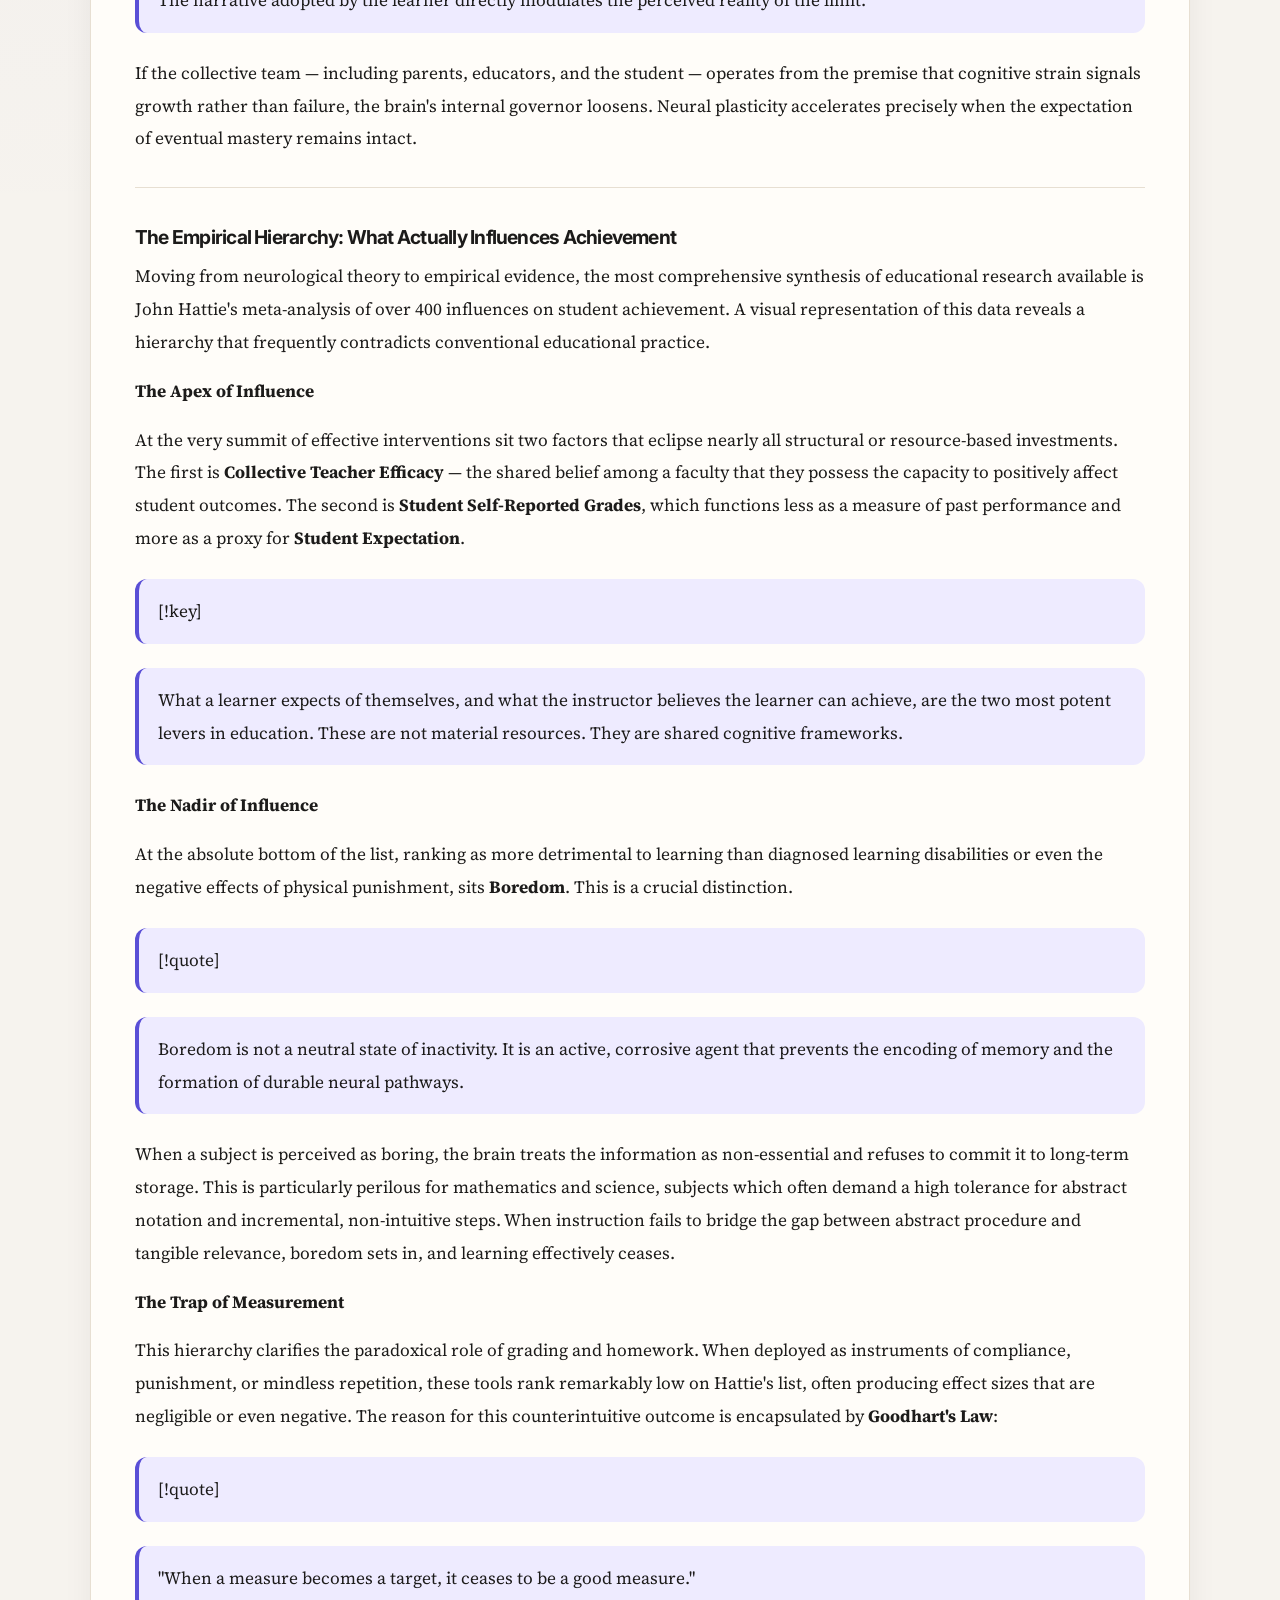
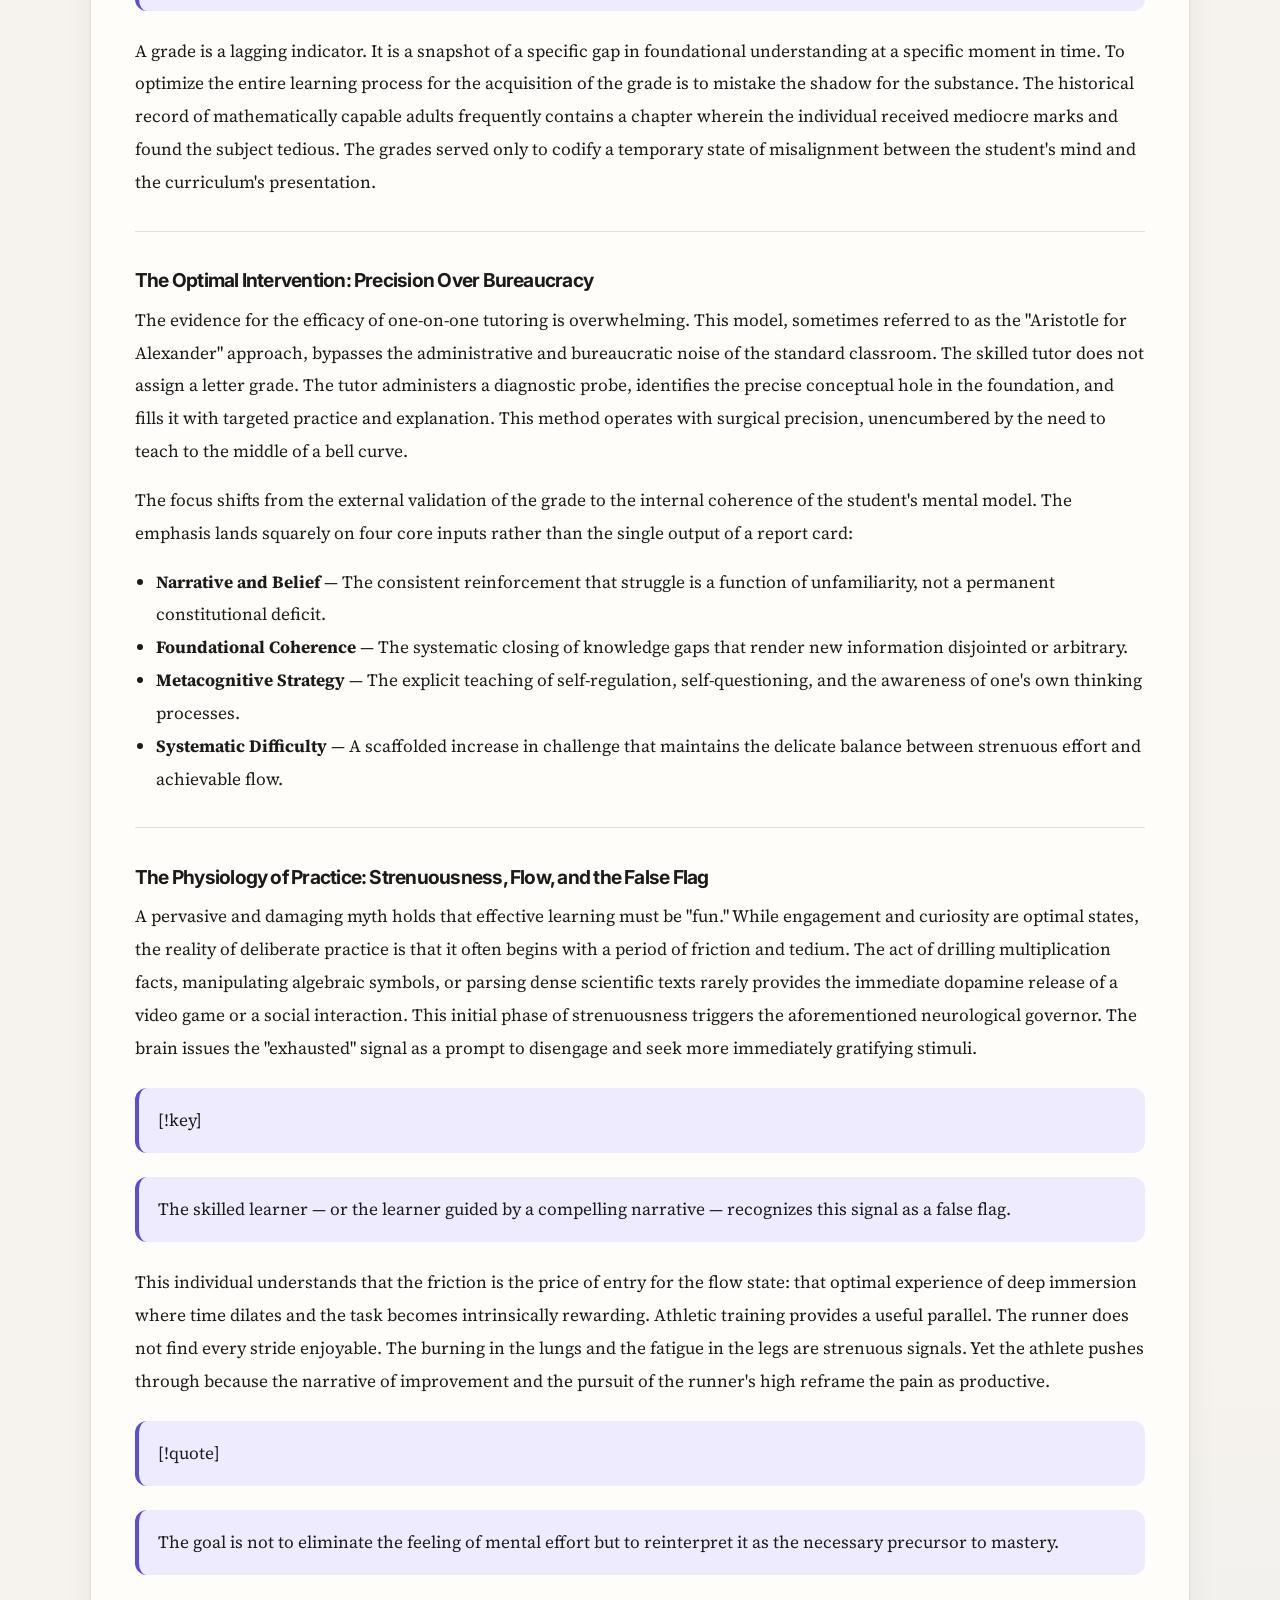
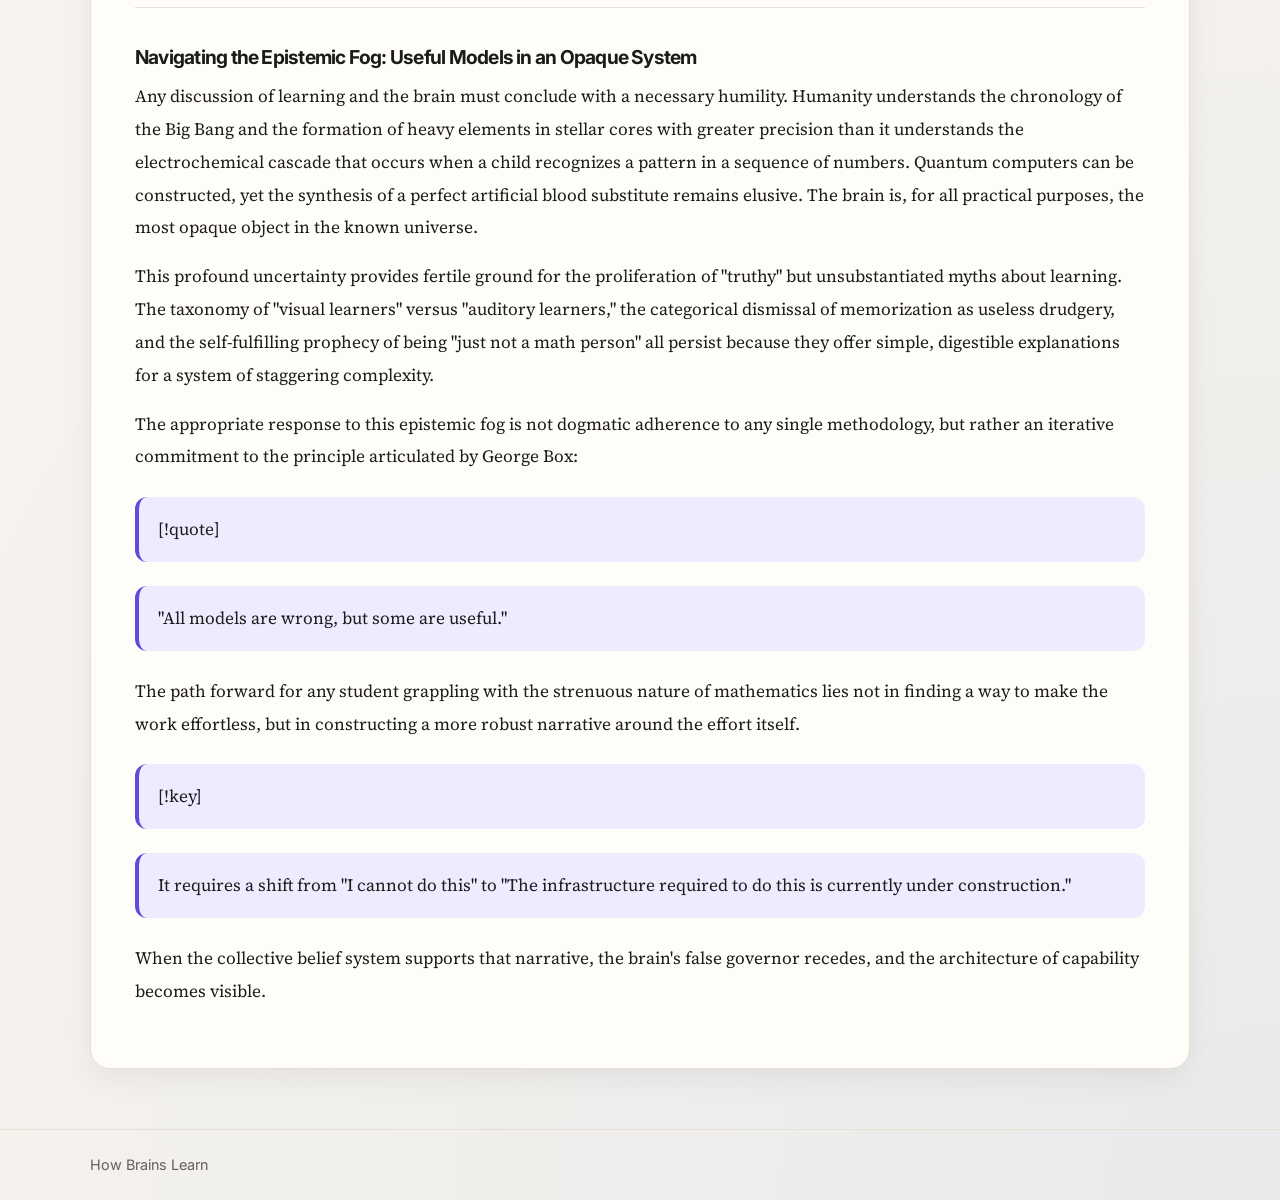
==== commit b0e15dd2: "new agent yo" ====
--- a/post.html
+++ b/post.html
@@ -1,72 +1,55 @@
 <!DOCTYPE html>
 <html lang="en">
-
 <head>
-  <meta charset="UTF-8" />
-  <meta name="viewport" content="width=device-width, initial-scale=1.0" />
-  <!-- Titles/meta injected by post.js -->
-  <title>HowLearn</title>
-  <meta name="description" content="" id="meta-desc" />
-  <link rel="preconnect" href="https://fonts.googleapis.com" />
-  <link rel="preconnect" href="https://fonts.gstatic.com" crossorigin />
-  <link
-    href="https://fonts.googleapis.com/css2?family=Inter:wght@400;500;600;700;800&family=Source+Serif+4:ital,wght@0,400;0,500;0,600;1,400;1,500&display=swap"
-    rel="stylesheet" />
-  <link rel="stylesheet" href="styles.css" />
+  <meta charset="UTF-8">
+  <meta name="viewport" content="width=device-width, initial-scale=1.0">
+  <title>How Brains Learn</title>
+  <meta name="description" content="" id="meta-desc">
+  <link rel="preconnect" href="https://fonts.googleapis.com">
+  <link rel="preconnect" href="https://fonts.gstatic.com" crossorigin>
+  <link href="https://fonts.googleapis.com/css2?family=Inter:wght@400;500;600;700;800&family=Source+Serif+4:wght@400;600&display=swap" rel="stylesheet">
+  <link rel="apple-touch-icon" sizes="180x180" href="favicon/apple-touch-icon.png">
+  <link rel="icon" type="image/png" sizes="32x32" href="favicon/favicon-32x32.png">
+  <link rel="icon" type="image/png" sizes="16x16" href="favicon/favicon-16x16.png">
+  <link rel="manifest" href="favicon/site.webmanifest">
+  <link rel="stylesheet" href="styles.css">
 </head>
-
 <body>
-  <div id="progress-bar"></div>
-
   <header class="site-header">
-    <div class="site-header__inner">
-      <a class="brand" href="index.html">HowLearn</a>
+    <div class="container header-row">
+      <a class="brand" href="index.html">How Brains Learn</a>
       <nav class="top-nav">
-        <a href="index.html">← All Articles</a>
+        <a href="index.html">All Articles</a>
       </nav>
     </div>
   </header>
 
-  <main class="page-shell">
-    <a class="back-link reveal" href="index.html">
-      <svg width="14" height="14" viewBox="0 0 14 14" fill="none" stroke="currentColor" stroke-width="2"
-        stroke-linecap="round" stroke-linejoin="round">
-        <path d="M9 11L5 7l4-4" />
-      </svg>
-      All Articles
-    </a>
+  <main class="container post-shell">
+    <a class="back-link" href="index.html">← All Articles</a>
 
-    <!-- Hero injected by post.js -->
-    <div id="post-hero"></div>
+    <div class="post-top">
+      <div>
+        <p class="eyebrow">How Brains Learn</p>
+        <h1 id="post-title">Loading…</h1>
+        <p id="post-subtitle" class="post-subtitle"></p>
+        <p id="post-meta" class="post-meta"></p>
+      </div>
+      <div class="post-art" aria-hidden="true">
+        <img src="assets/article-orbit.png" alt="">
+      </div>
+    </div>
 
-    <div class="post-layout">
-      <!-- Article body (left column) -->
-      <div id="article-body" class="article-body reveal">
-        <div class="loading-state">
-          <div class="spinner"></div>
-          <span>Loading article…</span>
-        </div>
-      </div>
-
-      <!-- Sidebar (right column) -->
-      <aside class="sidebar" id="sidebar">
-        <div class="sidebar-panel" id="toc-panel" style="display:none">
-          <p class="panel-label">On this page</p>
-          <nav class="toc" id="toc"></nav>
-        </div>
-        <div class="sidebar-panel" id="highlights-panel" style="display:none">
-          <p class="panel-label">Highlights</p>
-          <div class="highlights-list" id="highlights-list"></div>
-        </div>
-      </aside>
-    </div>
+    <article id="article-body" class="article-body">
+      <p>Loading article…</p>
+    </article>
   </main>
 
   <footer class="site-footer">
-    <span>How Learning Works</span>
+    <div class="container footer-row">
+      <span>How Brains Learn</span>
+    </div>
   </footer>
 
   <script src="post.js"></script>
 </body>
-
 </html>
--- a/styles.css
+++ b/styles.css
@@ -1,737 +1,279 @@
-/* ─────────────────────────────────────────────────────────────
-   DESIGN TOKENS — Light Mode
-───────────────────────────────────────────────────────────── */
 :root {
-  --bg:             #f7f7f5;
-  --bg-raised:      #ffffff;
-  --bg-card:        #ffffff;
-  --bg-card-hover:  #fafaf9;
-
-  --text:           #18181a;
-  --text-muted:     #6b6b78;
-  --text-subtle:    #8e8e9a;
-
-  --accent:         #5b47e0;       /* indigo-violet */
-  --accent-b:       #7c6aff;       /* lighter violet */
-  --accent-glow:    rgba(91, 71, 224, 0.18);
-  --accent-soft:    rgba(91, 71, 224, 0.09);
-  --accent-softer:  rgba(91, 71, 224, 0.05);
-
-  --key-color:      #c47b00;       /* warm amber */
-  --key-soft:       rgba(196, 123, 0, 0.07);
-  --key-border:     rgba(196, 123, 0, 0.20);
-
-  --quote-color:    #5b47e0;
-  --quote-soft:     rgba(91, 71, 224, 0.06);
-  --quote-border:   rgba(91, 71, 224, 0.16);
-
-  --border:         rgba(0,0,0,0.08);
-  --border-strong:  rgba(0,0,0,0.14);
-  --surface:        rgba(0,0,0,0.04);
-  --surface-strong: rgba(0,0,0,0.06);
-
-  --shadow-sm:   0 1px 4px  rgba(0,0,0,0.07), 0 2px 8px rgba(0,0,0,0.05);
-  --shadow-md:   0 4px 16px rgba(0,0,0,0.08), 0 8px 24px rgba(0,0,0,0.06);
-  --shadow-lg:   0 12px 40px rgba(0,0,0,0.10), 0 2px 8px rgba(0,0,0,0.06);
-
-  --radius-sm:  10px;
-  --radius-md:  16px;
-  --radius-lg:  22px;
-  --radius-xl:  30px;
-
-  --font-sans:  "Inter", system-ui, sans-serif;
-  --font-serif: "Source Serif 4", Georgia, serif;
-
-  --content-w: 720px;
-  --side-w:    300px;
-
-  --ease-out:    cubic-bezier(0.22, 1, 0.36, 1);
-  --ease-spring: cubic-bezier(0.34, 1.56, 0.64, 1);
-}
-
-/* ─────────────────────────────────────────────────────────────
-   RESET + BASE
-───────────────────────────────────────────────────────────── */
-*, *::before, *::after { box-sizing: border-box; margin: 0; padding: 0; }
-
+  --bg: #f6f3ee;
+  --panel: #fffdf9;
+  --panel-2: #ffffff;
+  --text: #1c1b1a;
+  --muted: #645f57;
+  --line: #e7dfd2;
+  --accent: #5a4fd6;
+  --accent-soft: #eeebff;
+  --shadow: 0 10px 30px rgba(35, 24, 21, 0.06);
+  --radius: 20px;
+}
+
+* { box-sizing: border-box; }
 html { scroll-behavior: smooth; }
-
 body {
-  background: var(--bg);
+  margin: 0;
+  font-family: "Source Serif 4", Georgia, serif;
   color: var(--text);
-  font-family: var(--font-serif);
-  line-height: 1.8;
-  -webkit-font-smoothing: antialiased;
-  text-rendering: optimizeLegibility;
-  min-height: 100vh;
-  background-image:
-    radial-gradient(ellipse 70% 50% at 5% 0%, rgba(91,71,224,0.06) 0%, transparent 55%),
-    radial-gradient(ellipse 40% 30% at 95% 100%, rgba(124,106,255,0.04) 0%, transparent 50%);
-}
-
-::selection { background: rgba(91,71,224,0.15); color: var(--text); }
+  background:
+    radial-gradient(circle at top left, rgba(90,79,214,0.08), transparent 30%),
+    radial-gradient(circle at bottom right, rgba(62,114,191,0.07), transparent 24%),
+    var(--bg);
+}
 
 a { color: inherit; text-decoration: none; }
-
-/* ─────────────────────────────────────────────────────────────
-   READING PROGRESS BAR
-───────────────────────────────────────────────────────────── */
-#progress-bar {
-  position: fixed;
-  top: 0; left: 0;
-  height: 2px;
-  width: 0%;
-  background: linear-gradient(90deg, var(--accent), var(--accent-b), #a855f7);
-  z-index: 9999;
-  transition: width 80ms linear;
-  box-shadow: 0 0 10px var(--accent-glow);
-}
-
-/* ─────────────────────────────────────────────────────────────
-   SITE HEADER
-───────────────────────────────────────────────────────────── */
+img { display: block; max-width: 100%; }
+
+.container {
+  width: min(1100px, calc(100% - 32px));
+  margin: 0 auto;
+}
+
 .site-header {
   position: sticky;
   top: 0;
-  z-index: 900;
-  backdrop-filter: blur(20px) saturate(1.8);
-  -webkit-backdrop-filter: blur(20px) saturate(1.8);
-  background: rgba(247,247,245,0.82);
-  border-bottom: 1px solid var(--border);
-}
-
-.site-header__inner {
-  max-width: 1280px;
-  margin: 0 auto;
-  padding: 0.85rem 1.5rem;
+  z-index: 20;
+  background: rgba(246, 243, 238, 0.92);
+  backdrop-filter: blur(10px);
+  border-bottom: 1px solid var(--line);
+}
+
+.header-row,
+.footer-row {
   display: flex;
   align-items: center;
   justify-content: space-between;
+  min-height: 70px;
+}
+
+.brand,
+.top-nav a,
+.eyebrow,
+.section-head p,
+.card-meta,
+.post-meta,
+.back-link,
+.loading-card,
+.site-footer {
+  font-family: Inter, system-ui, sans-serif;
 }
 
 .brand {
-  font-family: var(--font-sans);
+  font-size: 1rem;
   font-weight: 800;
+  letter-spacing: -0.04em;
+}
+
+.top-nav a,
+.back-link {
+  color: var(--muted);
   font-size: 0.95rem;
+}
+
+.hero,
+.post-top {
+  display: grid;
+  grid-template-columns: 1.3fr 0.9fr;
+  gap: 28px;
+  align-items: center;
+  padding: 52px 0 24px;
+}
+
+.hero-copy,
+.post-top > div:first-child {
+  min-width: 0;
+}
+
+.eyebrow {
+  text-transform: uppercase;
+  letter-spacing: 0.12em;
+  font-size: 0.75rem;
+  font-weight: 700;
+  color: var(--accent);
+  margin: 0 0 14px;
+}
+
+h1, h2, h3 {
+  font-family: Inter, system-ui, sans-serif;
   letter-spacing: -0.04em;
-  color: var(--text);
-  transition: color 200ms;
-}
-
-.brand:hover { color: var(--accent); }
-
-.top-nav {
-  display: flex;
-  align-items: center;
-  gap: 0.2rem;
-}
-
-.top-nav a {
-  font-family: var(--font-sans);
-  font-size: 0.84rem;
-  color: var(--text-muted);
-  padding: 0.4rem 0.8rem;
-  border-radius: 999px;
-  transition: color 200ms, background 200ms;
-}
-
-.top-nav a:hover {
-  color: var(--text);
-  background: var(--surface);
-}
-
-/* ─────────────────────────────────────────────────────────────
-   PAGE SHELL
-───────────────────────────────────────────────────────────── */
-.page-shell {
-  max-width: 1280px;
-  margin: 0 auto;
-  padding: 0 1.5rem 6rem;
-}
-
-/* ─────────────────────────────────────────────────────────────
-   INDEX HERO
-───────────────────────────────────────────────────────────── */
-.index-hero {
-  padding: 5rem 0 3.5rem;
-  max-width: 640px;
-}
-
-.eyebrow {
-  display: inline-flex;
-  align-items: center;
-  gap: 0.45rem;
-  font-family: var(--font-sans);
-  font-size: 0.72rem;
-  font-weight: 700;
-  letter-spacing: 0.14em;
-  text-transform: uppercase;
-  color: var(--accent);
-  margin-bottom: 1.1rem;
-}
-
-.eyebrow::before {
-  content: "";
-  display: block;
-  width: 18px;
-  height: 2px;
-  background: var(--accent);
-  border-radius: 2px;
-}
-
-.index-hero h1 {
-  font-family: var(--font-sans);
-  font-size: clamp(2.6rem, 6vw, 4.2rem);
-  font-weight: 800;
-  line-height: 1;
-  letter-spacing: -0.055em;
-  color: var(--text);
-  margin-bottom: 1.1rem;
-}
-
-.index-hero h1 em {
-  font-style: normal;
-  background: linear-gradient(135deg, var(--accent), var(--accent-b));
-  -webkit-background-clip: text;
-  background-clip: text;
-  -webkit-text-fill-color: transparent;
-}
-
-.index-hero p {
-  font-size: 1.1rem;
-  color: var(--text-muted);
-  max-width: 500px;
-  line-height: 1.7;
-}
-
-/* ─────────────────────────────────────────────────────────────
-   ARTICLE CARD GRID
-───────────────────────────────────────────────────────────── */
-.articles-section { margin-top: 1rem; }
-
-.articles-label {
-  font-family: var(--font-sans);
-  font-size: 0.78rem;
-  font-weight: 700;
-  letter-spacing: 0.12em;
-  text-transform: uppercase;
-  color: var(--text-muted);
-  margin-bottom: 1.5rem;
-  padding-bottom: 0.75rem;
-  border-bottom: 1px solid var(--border);
+}
+
+.hero h1,
+.post-top h1 {
+  font-size: clamp(2.3rem, 5vw, 4rem);
+  line-height: 0.98;
+  margin: 0 0 14px;
+}
+
+.hero-text,
+.post-subtitle {
+  font-size: 1.18rem;
+  line-height: 1.75;
+  color: var(--muted);
+  margin: 0;
+}
+
+.hero-art,
+.post-art {
+  background: linear-gradient(180deg, #ffffff, #f7f2ff);
+  border: 1px solid var(--line);
+  border-radius: 28px;
+  box-shadow: var(--shadow);
+  padding: 14px;
+}
+
+.section-block {
+  padding: 22px 0 60px;
+}
+
+.section-head {
+  margin-bottom: 18px;
+}
+
+.section-head h2 {
+  margin: 0 0 6px;
+  font-size: 1.6rem;
+}
+
+.section-head p {
+  margin: 0;
+  color: var(--muted);
+  font-size: 0.95rem;
 }
 
 .articles-grid {
   display: grid;
-  grid-template-columns: repeat(auto-fill, minmax(320px, 1fr));
-  gap: 1.1rem;
-}
-
-.article-card {
-  background: var(--bg-card);
-  border: 1px solid var(--border);
-  border-radius: var(--radius-lg);
-  padding: 1.75rem;
-  cursor: pointer;
-  transition: background 250ms var(--ease-out),
-              border-color 250ms var(--ease-out),
-              transform 300ms var(--ease-spring),
-              box-shadow 300ms var(--ease-out);
-  text-decoration: none;
-  display: block;
-  position: relative;
-  overflow: hidden;
-  box-shadow: var(--shadow-sm);
-}
-
-.article-card::before {
-  content: "";
-  position: absolute;
-  inset: 0;
-  background: radial-gradient(circle at var(--mx,50%) var(--my,50%), var(--accent-soft), transparent 65%);
-  opacity: 0;
-  transition: opacity 400ms ease;
-  pointer-events: none;
-}
-
-.article-card:hover {
-  background: var(--bg-card-hover);
-  border-color: var(--border-strong);
-  transform: translateY(-4px);
-  box-shadow: var(--shadow-lg);
-}
-
-.article-card:hover::before { opacity: 1; }
-
-.card-num {
-  font-family: var(--font-sans);
-  font-size: 0.72rem;
-  font-weight: 700;
-  letter-spacing: 0.1em;
-  text-transform: uppercase;
-  color: var(--accent);
-  margin-bottom: 0.9rem;
+  grid-template-columns: repeat(auto-fit, minmax(280px, 1fr));
+  gap: 18px;
+}
+
+.card,
+.loading-card,
+.article-body {
+  background: var(--panel);
+  border: 1px solid var(--line);
+  border-radius: var(--radius);
+  box-shadow: var(--shadow);
+}
+
+.card {
+  padding: 22px;
+}
+
+.card:hover {
+  transform: translateY(-2px);
+  transition: transform 140ms ease;
 }
 
 .card-title {
-  font-family: var(--font-sans);
-  font-size: 1.28rem;
-  font-weight: 700;
-  letter-spacing: -0.035em;
-  line-height: 1.2;
-  color: var(--text);
-  margin-bottom: 0.6rem;
+  margin: 0 0 8px;
+  font-size: 1.35rem;
+  line-height: 1.15;
 }
 
 .card-subtitle {
-  font-size: 0.97rem;
-  color: var(--text-muted);
-  line-height: 1.6;
-  margin-bottom: 1.25rem;
-}
-
-.card-tags {
-  display: flex;
-  flex-wrap: wrap;
-  gap: 0.4rem;
-  margin-bottom: 1.4rem;
-}
-
-.card-tag {
-  font-family: var(--font-sans);
-  font-size: 0.7rem;
-  font-weight: 600;
-  letter-spacing: 0.03em;
-  padding: 0.28rem 0.6rem;
-  border-radius: 999px;
-  background: var(--accent-softer);
-  border: 1px solid rgba(91,71,224,0.12);
-  color: var(--accent);
-}
-
-.card-footer {
-  display: flex;
-  align-items: center;
-  justify-content: space-between;
-  font-family: var(--font-sans);
-  font-size: 0.78rem;
-  color: var(--text-muted);
-}
-
-.card-read-link {
-  display: inline-flex;
-  align-items: center;
-  gap: 0.35rem;
-  color: var(--accent);
-  font-weight: 600;
-  transition: gap 200ms var(--ease-spring);
-}
-
-.article-card:hover .card-read-link { gap: 0.55rem; }
-
-.card-read-link svg { transition: transform 200ms var(--ease-spring); }
-.article-card:hover .card-read-link svg { transform: translateX(3px); }
-
-/* ─────────────────────────────────────────────────────────────
-   POST HERO
-───────────────────────────────────────────────────────────── */
-.post-hero {
-  padding: 4rem 0 2.5rem;
-  max-width: 800px;
-}
-
-.post-hero .eyebrow { margin-bottom: 1.4rem; }
-
-.post-hero h1 {
-  font-family: var(--font-sans);
-  font-size: clamp(2rem, 5.5vw, 3.6rem);
-  font-weight: 800;
-  line-height: 1.05;
-  letter-spacing: -0.05em;
-  margin-bottom: 1rem;
-}
-
-.post-subtitle {
-  font-size: 1.15rem;
-  color: var(--text-muted);
-  max-width: 560px;
-  line-height: 1.68;
-  margin-bottom: 1.8rem;
+  margin: 0 0 16px;
+  color: var(--muted);
+  font-size: 1rem;
+  line-height: 1.7;
+}
+
+.card-meta {
+  font-size: 0.9rem;
+  color: var(--muted);
+}
+
+.loading-card {
+  padding: 24px;
+  color: var(--muted);
+}
+
+.post-shell {
+  padding: 28px 0 60px;
 }
 
 .post-meta {
-  display: flex;
-  flex-wrap: wrap;
-  align-items: center;
-  gap: 1rem;
-  font-family: var(--font-sans);
-  font-size: 0.82rem;
-  color: var(--text-muted);
-}
-
-.post-meta-sep { opacity: 0.35; }
-
-.tag-pill {
-  font-family: var(--font-sans);
-  font-size: 0.7rem;
-  font-weight: 600;
-  padding: 0.28rem 0.65rem;
-  border-radius: 999px;
-  background: var(--accent-softer);
-  border: 1px solid rgba(91,71,224,0.12);
-  color: var(--accent);
-}
-
-/* ─────────────────────────────────────────────────────────────
-   POST LAYOUT
-───────────────────────────────────────────────────────────── */
-.post-layout {
-  display: grid;
-  grid-template-columns: minmax(0, var(--content-w)) minmax(240px, var(--side-w));
-  gap: 2.5rem;
-  align-items: start;
-}
-
-/* ─────────────────────────────────────────────────────────────
-   SIDEBAR
-───────────────────────────────────────────────────────────── */
-.sidebar {
-  position: sticky;
-  top: 76px;
-  display: grid;
-  gap: 1rem;
-}
-
-.sidebar-panel {
-  background: var(--bg-card);
-  border: 1px solid var(--border);
-  border-radius: var(--radius-lg);
-  padding: 1.2rem;
-  box-shadow: var(--shadow-sm);
-  overflow: hidden;
-}
-
-.panel-label {
-  font-family: var(--font-sans);
-  font-size: 0.7rem;
-  font-weight: 700;
-  letter-spacing: 0.12em;
-  text-transform: uppercase;
-  color: var(--text-muted);
-  margin-bottom: 0.85rem;
-}
-
-/* TOC */
-.toc { display: grid; gap: 0.08rem; }
-
-.toc a {
-  font-family: var(--font-sans);
-  font-size: 0.82rem;
-  color: var(--text-muted);
-  padding: 0.45rem 0.7rem;
-  border-radius: var(--radius-sm);
-  line-height: 1.4;
-  transition: color 180ms, background 180ms;
-  display: block;
-}
-
-.toc a:hover { color: var(--text); background: var(--surface); }
-
-.toc a.active {
-  color: var(--accent);
-  background: var(--accent-softer);
-  font-weight: 600;
-}
-
-/* ─────────────────────────────────────────────────────────────
-   HIGHLIGHTS PANEL
-───────────────────────────────────────────────────────────── */
-.highlights-list { display: grid; gap: 0.65rem; }
-
-.hl-card {
-  position: relative;
-  padding: 0.8rem 0.85rem 0.8rem 1.1rem;
-  border-radius: var(--radius-md);
-  overflow: hidden;
-  cursor: default;
-  transition: transform 250ms var(--ease-spring), box-shadow 250ms var(--ease-out);
-}
-
-.hl-card--key {
-  background: var(--key-soft);
-  border: 1px solid var(--key-border);
-}
-
-.hl-card--quote {
-  background: var(--quote-soft);
-  border: 1px solid var(--quote-border);
-}
-
-.hl-card::before {
-  content: "";
-  position: absolute;
-  inset: 0 auto 0 0;
-  width: 3px;
-  border-radius: 2px;
-}
-
-.hl-card--key::before   { background: var(--key-color); }
-.hl-card--quote::before { background: linear-gradient(180deg, var(--accent), var(--accent-b)); }
-
-.hl-card:hover { transform: translateY(-2px); box-shadow: var(--shadow-sm); }
-
-.hl-icon {
-  font-size: 0.72rem;
-  font-family: var(--font-sans);
-  font-weight: 700;
-  letter-spacing: 0.05em;
-  text-transform: uppercase;
-  display: block;
-  margin-bottom: 0.3rem;
-  opacity: 0.6;
-}
-
-.hl-card--key   .hl-icon { color: var(--key-color); }
-.hl-card--quote .hl-icon { color: var(--accent); }
-
-.hl-text {
-  font-size: 0.83rem;
-  line-height: 1.55;
-  color: var(--text);
-}
-
-/* ─────────────────────────────────────────────────────────────
-   ARTICLE BODY
-───────────────────────────────────────────────────────────── */
+  color: var(--muted);
+  font-size: 0.95rem;
+  margin-top: 14px;
+}
+
 .article-body {
-  background: var(--bg-card);
-  border: 1px solid var(--border);
-  border-radius: var(--radius-xl);
-  padding: clamp(1.5rem, 3vw, 2.75rem);
-  min-width: 0;
-  box-shadow: var(--shadow-sm);
-}
-
-.article-body h2 {
-  font-family: var(--font-sans);
-  font-size: clamp(1.4rem, 3.5vw, 2rem);
-  font-weight: 700;
-  letter-spacing: -0.04em;
-  line-height: 1.18;
-  color: var(--text);
-  margin: 2.75rem 0 0.9rem;
-  padding-top: 2rem;
-  border-top: 1px solid var(--border);
-}
-
-.article-body h2:first-child { margin-top: 0; padding-top: 0; border-top: none; }
-
-.article-body h3 {
-  font-family: var(--font-sans);
-  font-size: 1.05rem;
-  font-weight: 700;
-  letter-spacing: -0.025em;
-  color: var(--text);
-  margin: 2rem 0 0.6rem;
-}
-
+  padding: clamp(22px, 4vw, 44px);
+}
+
+.article-body h1,
+.article-body h2,
+.article-body h3,
 .article-body h4 {
-  font-family: var(--font-sans);
-  font-size: 0.93rem;
-  font-weight: 700;
-  letter-spacing: -0.01em;
-  color: var(--text-muted);
-  margin: 1.5rem 0 0.5rem;
-}
-
-.article-body p {
+  margin-top: 1.9em;
+  margin-bottom: 0.6em;
+}
+
+.article-body h1 { font-size: 2rem; }
+.article-body h2 { font-size: 1.6rem; }
+.article-body h3 { font-size: 1.2rem; }
+.article-body h4 {
+  font-size: 1rem;
+  font-family: Inter, system-ui, sans-serif;
+  letter-spacing: -0.02em;
+}
+
+.article-body p,
+.article-body li,
+.article-body blockquote {
   font-size: 1.08rem;
-  line-height: 1.84;
-  color: #25252b;
-  margin-bottom: 1.2rem;
-}
-
-.article-body strong { font-weight: 700; color: var(--text); }
-.article-body em     { font-style: italic; color: var(--text); }
+  line-height: 1.9;
+}
+
+.article-body p,
+.article-body ul,
+.article-body ol,
+.article-body blockquote {
+  margin: 0 0 1rem;
+}
 
 .article-body ul,
 .article-body ol {
-  padding-left: 1.4rem;
-  margin-bottom: 1.25rem;
-  display: grid;
-  gap: 0.4rem;
-}
-
-.article-body li { font-size: 1.06rem; line-height: 1.75; }
+  padding-left: 1.3rem;
+}
 
 .article-body hr {
-  border: none;
-  border-top: 1px solid var(--border);
-  margin: 2.5rem 0;
-}
-
-/* ─────────────────────────────────────────────────────────────
-   CALLOUTS
-───────────────────────────────────────────────────────────── */
-.callout-key {
-  position: relative;
-  margin: 1.75rem 0;
-  padding: 1rem 1.1rem 1rem 1.4rem;
-  background: var(--key-soft);
-  border: 1px solid var(--key-border);
-  border-radius: var(--radius-md);
-  overflow: hidden;
-  font-size: 1.06rem;
-  font-weight: 600;
-  line-height: 1.65;
-  color: var(--text);
-}
-
-.callout-key::before {
-  content: "";
-  position: absolute;
-  inset: 0 auto 0 0;
-  width: 4px;
-  background: var(--key-color);
-  border-radius: 2px;
-}
-
-.callout-quote {
-  position: relative;
-  margin: 1.75rem 0;
-  padding: 1.1rem 1.15rem 1.1rem 1.5rem;
-  background: var(--quote-soft);
-  border: 1px solid var(--quote-border);
-  border-radius: var(--radius-md);
-  overflow: hidden;
-  font-size: 1.1rem;
-  font-style: italic;
-  line-height: 1.72;
-  color: var(--text);
-}
-
-.callout-quote::before {
-  content: "";
-  position: absolute;
-  inset: 0 auto 0 0;
-  width: 4px;
-  background: linear-gradient(180deg, var(--accent), var(--accent-b));
-  border-radius: 2px;
-}
-
-.callout-icon {
-  display: inline-block;
-  margin-right: 0.35rem;
-  font-style: normal;
-  font-size: 0.88em;
-  opacity: 0.55;
-}
-
-/* ─────────────────────────────────────────────────────────────
-   REVEAL ANIMATIONS
-───────────────────────────────────────────────────────────── */
-.reveal {
-  opacity: 0;
-  transform: translateY(20px);
-  transition: opacity 650ms var(--ease-out), transform 650ms var(--ease-out);
-}
-
-.reveal.visible {
-  opacity: 1;
-  transform: translateY(0);
-}
-
-.reveal-stagger > * {
-  opacity: 0;
-  transform: translateY(14px);
-  transition: opacity 550ms var(--ease-out), transform 550ms var(--ease-out);
-}
-
-.reveal-stagger.visible > *:nth-child(1) { opacity:1; transform:translateY(0); transition-delay:0ms; }
-.reveal-stagger.visible > *:nth-child(2) { opacity:1; transform:translateY(0); transition-delay:80ms; }
-.reveal-stagger.visible > *:nth-child(3) { opacity:1; transform:translateY(0); transition-delay:160ms; }
-.reveal-stagger.visible > *:nth-child(4) { opacity:1; transform:translateY(0); transition-delay:240ms; }
-.reveal-stagger.visible > *:nth-child(5) { opacity:1; transform:translateY(0); transition-delay:320ms; }
-
-/* ─────────────────────────────────────────────────────────────
-   BACK LINK
-───────────────────────────────────────────────────────────── */
-.back-link {
-  display: inline-flex;
-  align-items: center;
-  gap: 0.4rem;
-  font-family: var(--font-sans);
-  font-size: 0.82rem;
-  font-weight: 600;
-  color: var(--text-muted);
-  margin-top: 1.5rem;
-  padding: 0.45rem 0.75rem;
-  border-radius: 999px;
-  transition: color 200ms, background 200ms;
-}
-
-.back-link:hover { color: var(--text); background: var(--surface); }
-
-/* ─────────────────────────────────────────────────────────────
-   FOOTER
-───────────────────────────────────────────────────────────── */
+  border: 0;
+  border-top: 1px solid var(--line);
+  margin: 2rem 0;
+}
+
+.article-body blockquote {
+  margin: 1.5rem 0;
+  padding: 1rem 1rem 1rem 1.2rem;
+  background: var(--accent-soft);
+  border-left: 4px solid var(--accent);
+  border-radius: 12px;
+}
+
+.article-body code {
+  font-family: ui-monospace, SFMono-Regular, Menlo, Consolas, monospace;
+  background: #f0ece4;
+  padding: 0.1rem 0.35rem;
+  border-radius: 6px;
+  font-size: 0.92em;
+}
+
 .site-footer {
-  border-top: 1px solid var(--border);
-  padding: 2rem 1.5rem;
-  text-align: center;
-  font-family: var(--font-sans);
-  font-size: 0.8rem;
-  color: var(--text-muted);
-}
-
-/* ─────────────────────────────────────────────────────────────
-   LOADING SPINNER
-───────────────────────────────────────────────────────────── */
-.loading-state {
-  display: flex;
-  flex-direction: column;
-  align-items: center;
-  justify-content: center;
-  gap: 1rem;
-  padding: 4rem;
-  color: var(--text-muted);
-  font-family: var(--font-sans);
+  border-top: 1px solid var(--line);
+  color: var(--muted);
   font-size: 0.9rem;
 }
 
-.spinner {
-  width: 26px;
-  height: 26px;
-  border: 2px solid var(--border-strong);
-  border-top-color: var(--accent);
-  border-radius: 50%;
-  animation: spin 700ms linear infinite;
-}
-
-@keyframes spin { to { transform: rotate(360deg); } }
-
-/* ─────────────────────────────────────────────────────────────
-   RESPONSIVE
-───────────────────────────────────────────────────────────── */
-@media (max-width: 1100px) {
-  .post-layout { grid-template-columns: 1fr; }
-  .sidebar {
-    position: static;
-    grid-template-columns: 1fr 1fr;
+@media (max-width: 800px) {
+  .hero,
+  .post-top {
+    grid-template-columns: 1fr;
+    padding-top: 30px;
   }
-}
-
-@media (max-width: 720px) {
-  .page-shell        { padding-inline: 1rem; }
-  .site-header__inner { padding-inline: 1rem; }
-  .top-nav           { display: none; }
-  .index-hero        { padding-top: 3rem; }
-  .post-hero         { padding-top: 2.5rem; }
-  .articles-grid     { grid-template-columns: 1fr; }
-  .article-body p    { font-size: 1.03rem; }
-  .sidebar           { grid-template-columns: 1fr; }
-}
-
-@media (max-width: 480px) {
-  .article-body { border-radius: var(--radius-lg); padding: 1.25rem; }
+
+  .top-nav { display: none; }
 }
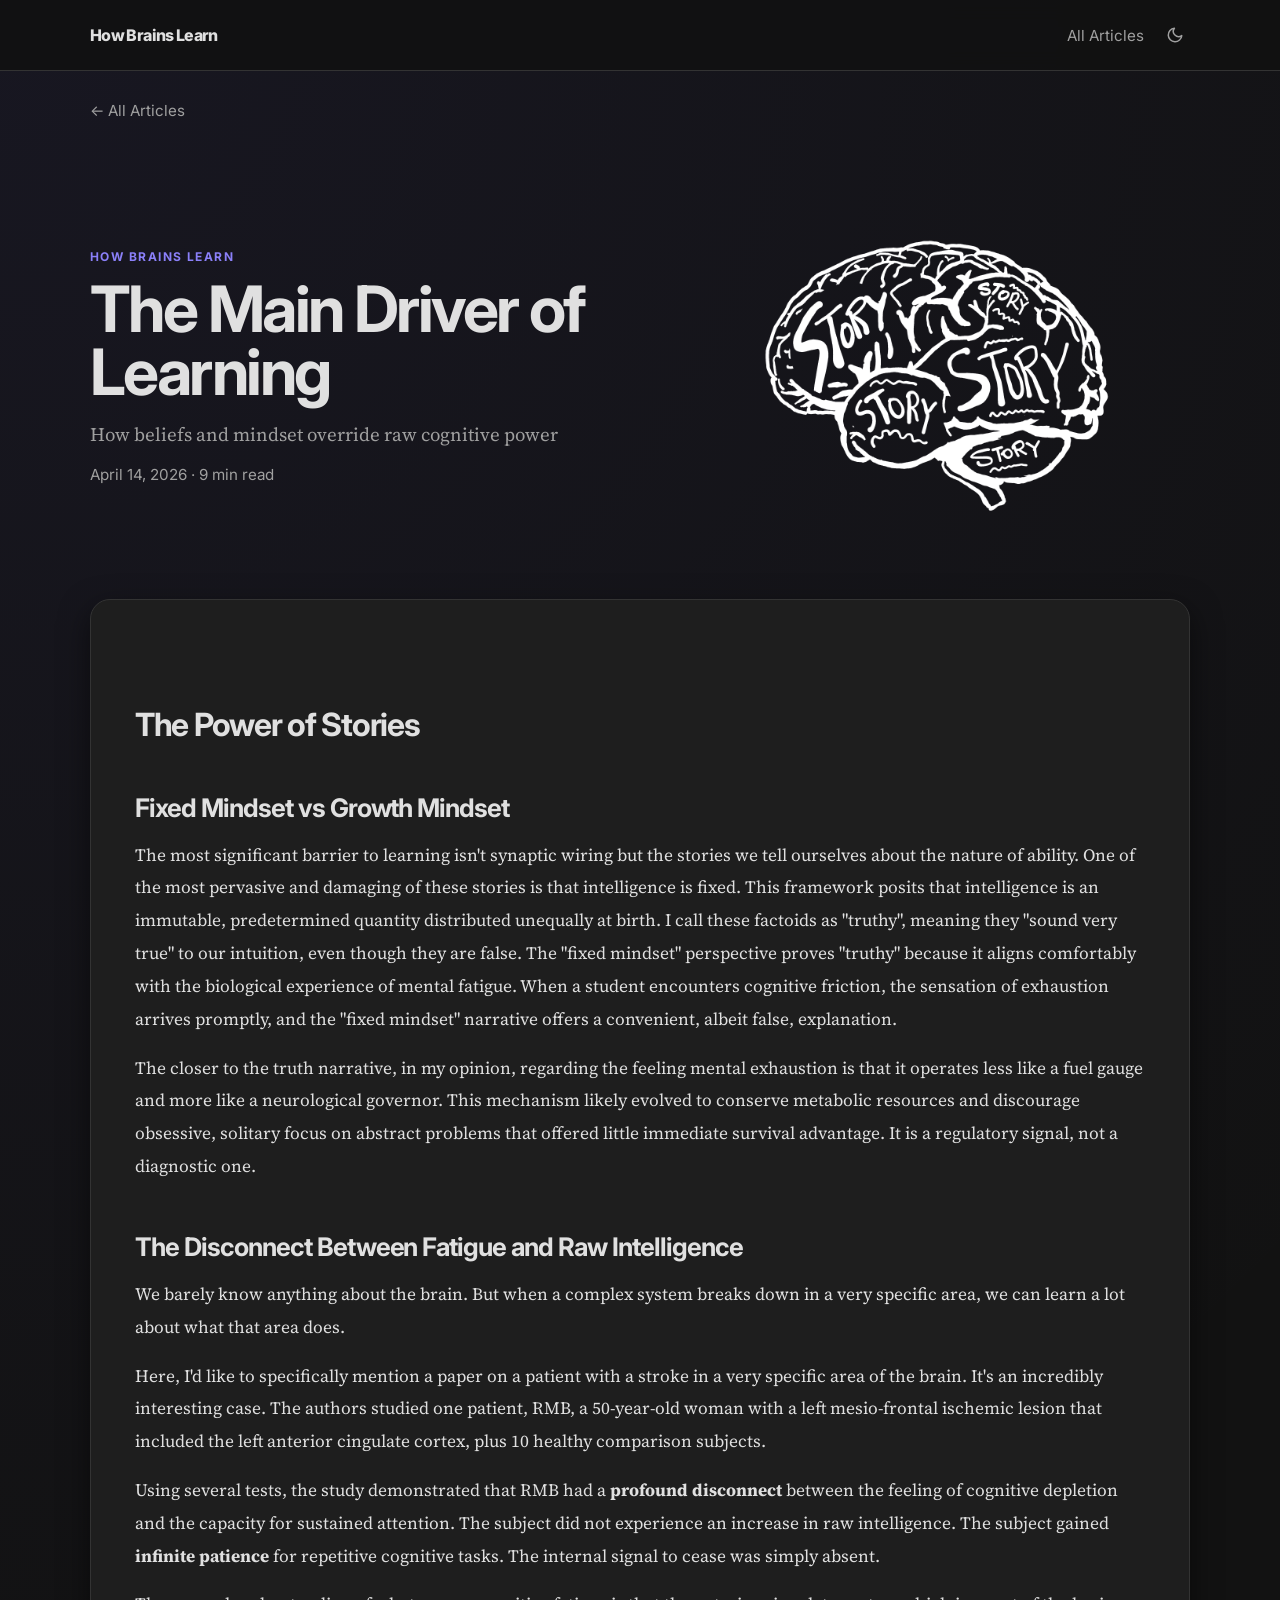
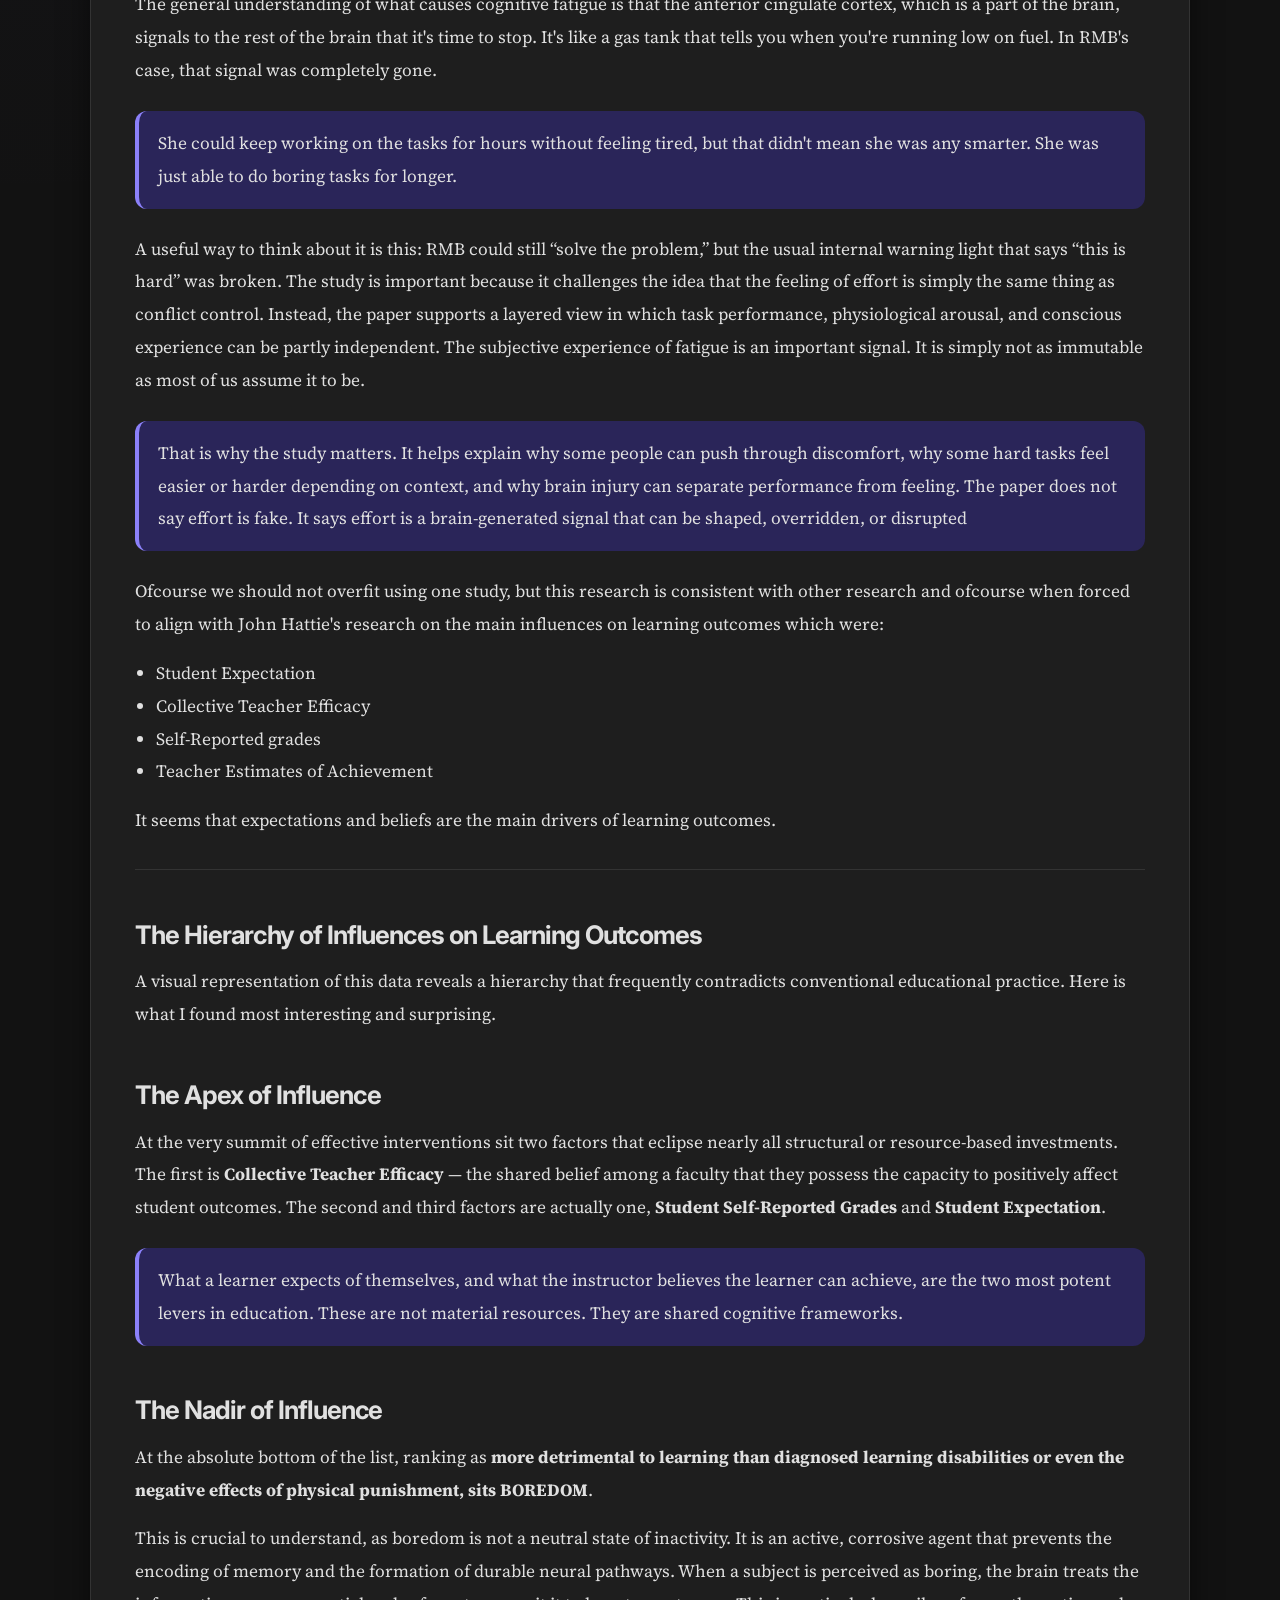
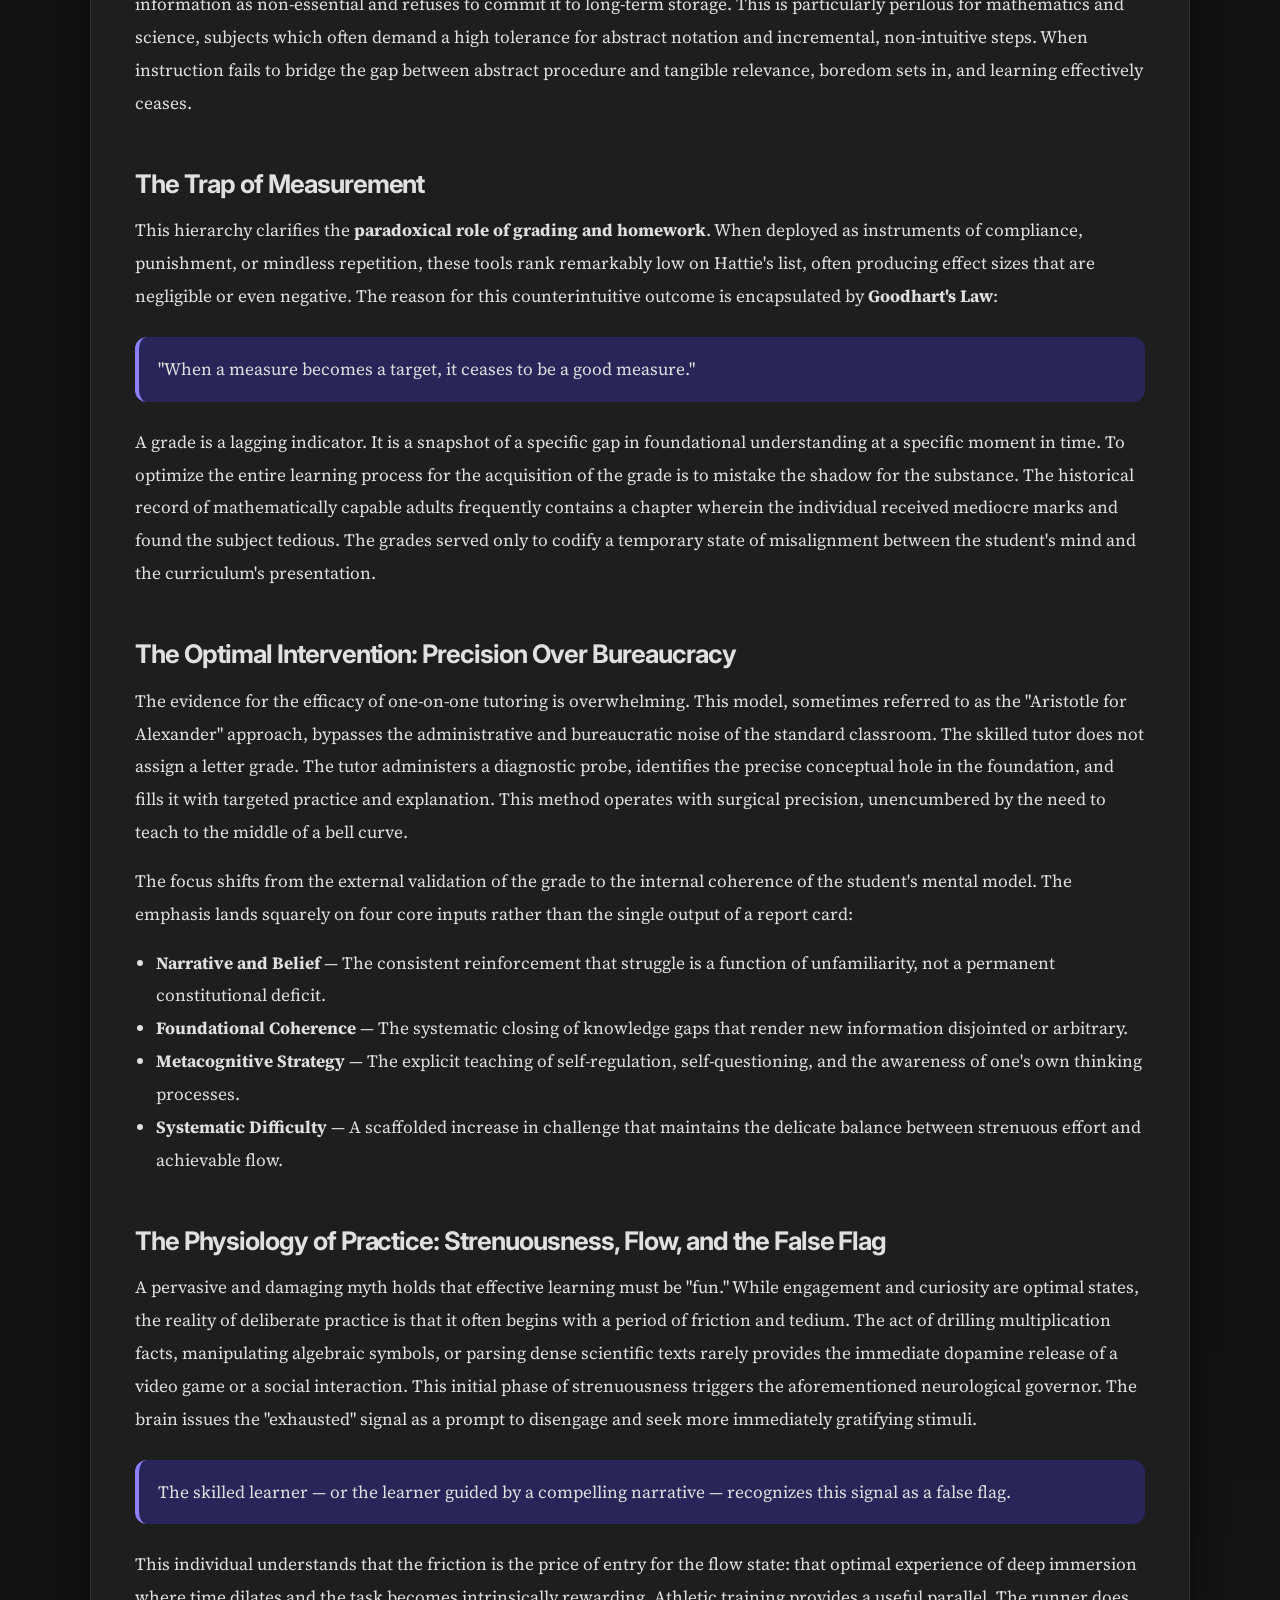
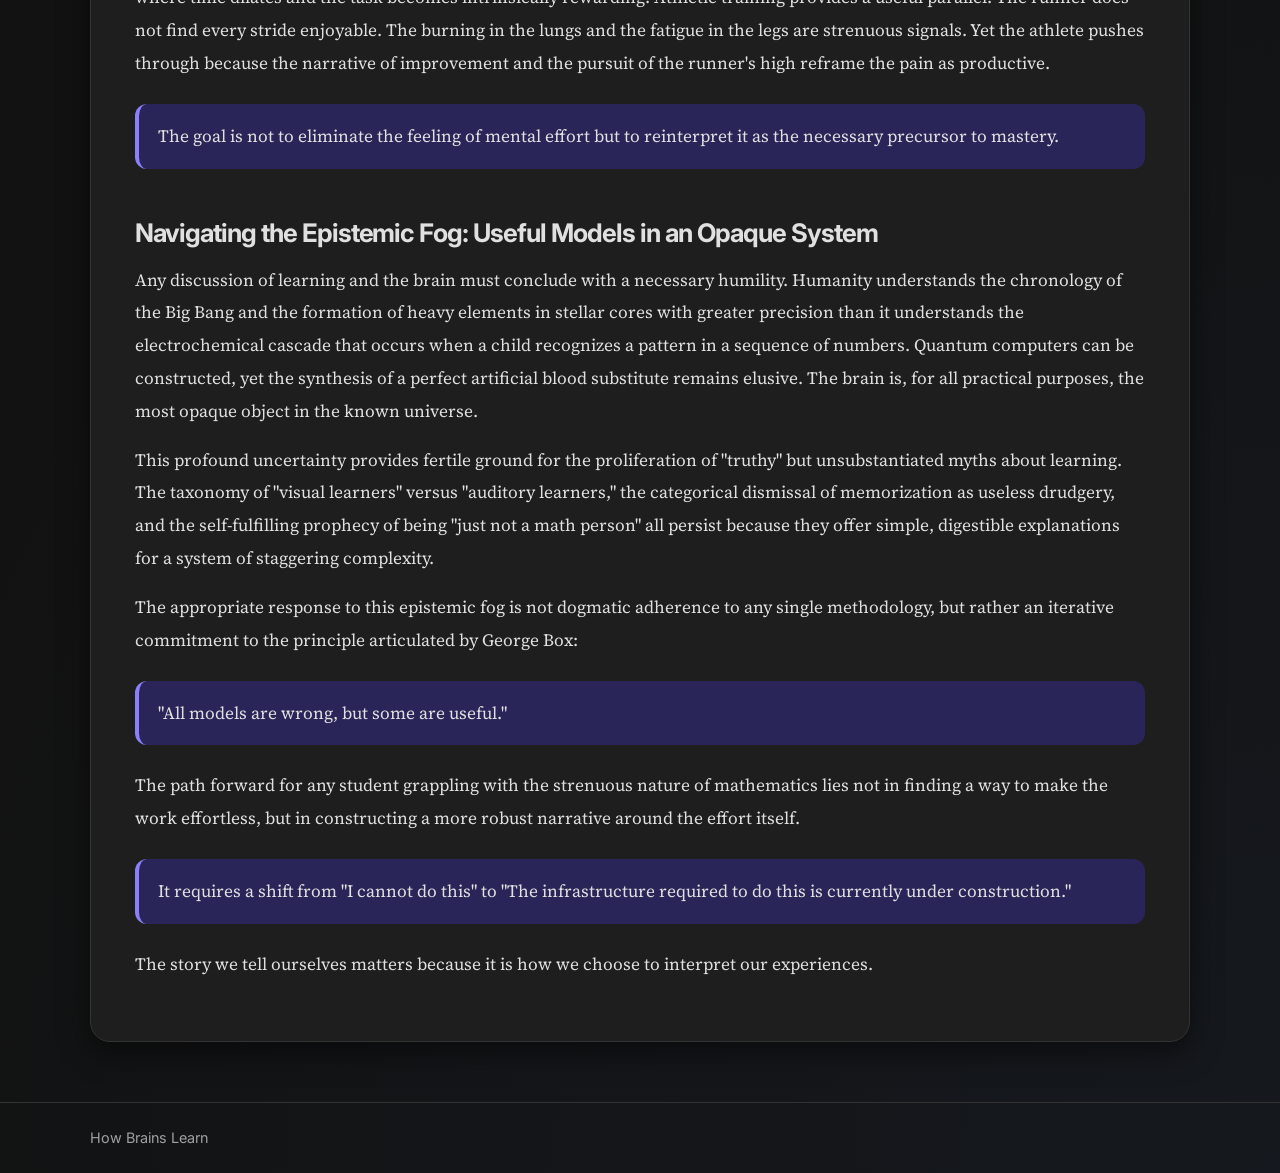
==== commit c24fb28b: "add dark mode" ====
--- a/post.html
+++ b/post.html
@@ -2,6 +2,16 @@
 <html lang="en">
 <head>
   <meta charset="UTF-8">
+  <script>
+    (function() {
+      var savedTheme = localStorage.getItem('theme');
+      if (savedTheme) {
+        document.documentElement.setAttribute('data-theme', savedTheme);
+      } else {
+        document.documentElement.setAttribute('data-theme', 'dark');
+      }
+    })();
+  </script>
   <meta name="viewport" content="width=device-width, initial-scale=1.0">
   <title>How Brains Learn</title>
   <meta name="description" content="" id="meta-desc">
@@ -20,6 +30,9 @@
       <a class="brand" href="index.html">How Brains Learn</a>
       <nav class="top-nav">
         <a href="index.html">All Articles</a>
+        <button id="theme-toggle" class="theme-toggle" aria-label="Toggle dark mode" title="Toggle dark mode">
+          <svg id="theme-icon" xmlns="http://www.w3.org/2000/svg" width="18" height="18" viewBox="0 0 24 24" fill="none" stroke="currentColor" stroke-width="2" stroke-linecap="round" stroke-linejoin="round"></svg>
+        </button>
       </nav>
     </div>
   </header>
@@ -35,7 +48,7 @@
         <p id="post-meta" class="post-meta"></p>
       </div>
       <div class="post-art" aria-hidden="true">
-        <img src="assets/article-orbit.png" alt="">
+        <img id="post-brain-img" src="assets/postbrainWht.png" alt="">
       </div>
     </div>
 
@@ -51,5 +64,6 @@
   </footer>
 
   <script src="post.js"></script>
+  <script src="theme.js"></script>
 </body>
 </html>
--- a/styles.css
+++ b/styles.css
@@ -9,6 +9,22 @@
   --accent-soft: #eeebff;
   --shadow: 0 10px 30px rgba(35, 24, 21, 0.06);
   --radius: 20px;
+  --header-bg: rgba(246, 243, 238, 0.92);
+  --code-bg: #f0ece4;
+}
+
+[data-theme="dark"] {
+  --bg: #121212;
+  --panel: #1e1e1e;
+  --panel-2: #252525;
+  --text: #e0e0e0;
+  --muted: #a0a0a0;
+  --line: #333333;
+  --accent: #8b80f9;
+  --accent-soft: #2a2559;
+  --shadow: 0 10px 30px rgba(0, 0, 0, 0.5);
+  --header-bg: rgba(18, 18, 18, 0.92);
+  --code-bg: #2d2d2d;
 }
 
 * { box-sizing: border-box; }
@@ -35,7 +51,7 @@
   position: sticky;
   top: 0;
   z-index: 20;
-  background: rgba(246, 243, 238, 0.92);
+  background: var(--header-bg);
   backdrop-filter: blur(10px);
   border-bottom: 1px solid var(--line);
 }
@@ -72,10 +88,34 @@
   font-size: 0.95rem;
 }
 
+.theme-toggle {
+  background: none;
+  border: none;
+  color: var(--muted);
+  cursor: pointer;
+  padding: 6px;
+  display: flex;
+  align-items: center;
+  justify-content: center;
+  border-radius: 50%;
+  transition: background 0.2s, color 0.2s;
+}
+
+.theme-toggle:hover {
+  background: var(--line);
+  color: var(--text);
+}
+
+.top-nav {
+  display: flex;
+  align-items: center;
+  gap: 16px;
+}
+
 .hero,
 .post-top {
   display: grid;
-  grid-template-columns: 1.3fr 0.9fr;
+  grid-template-columns: 1.1fr 1.1fr;
   gap: 28px;
   align-items: center;
   padding: 52px 0 24px;
@@ -117,11 +157,20 @@
 
 .hero-art,
 .post-art {
-  background: linear-gradient(180deg, #ffffff, #f7f2ff);
-  border: 1px solid var(--line);
-  border-radius: 28px;
-  box-shadow: var(--shadow);
-  padding: 14px;
+  position: relative;
+  /* Removed background, border, and shadow to make transparent PNGs seamless */
+}
+
+.hero-art canvas {
+  position: absolute;
+  top: 0;
+  left: 0;
+  width: 100%;
+  height: 100%;
+  pointer-events: none;
+  z-index: 10;
+  border-radius: var(--radius);
+  mix-blend-mode: screen;
 }
 
 .section-block {
@@ -256,7 +305,7 @@
 
 .article-body code {
   font-family: ui-monospace, SFMono-Regular, Menlo, Consolas, monospace;
-  background: #f0ece4;
+  background: var(--code-bg);
   padding: 0.1rem 0.35rem;
   border-radius: 6px;
   font-size: 0.92em;
